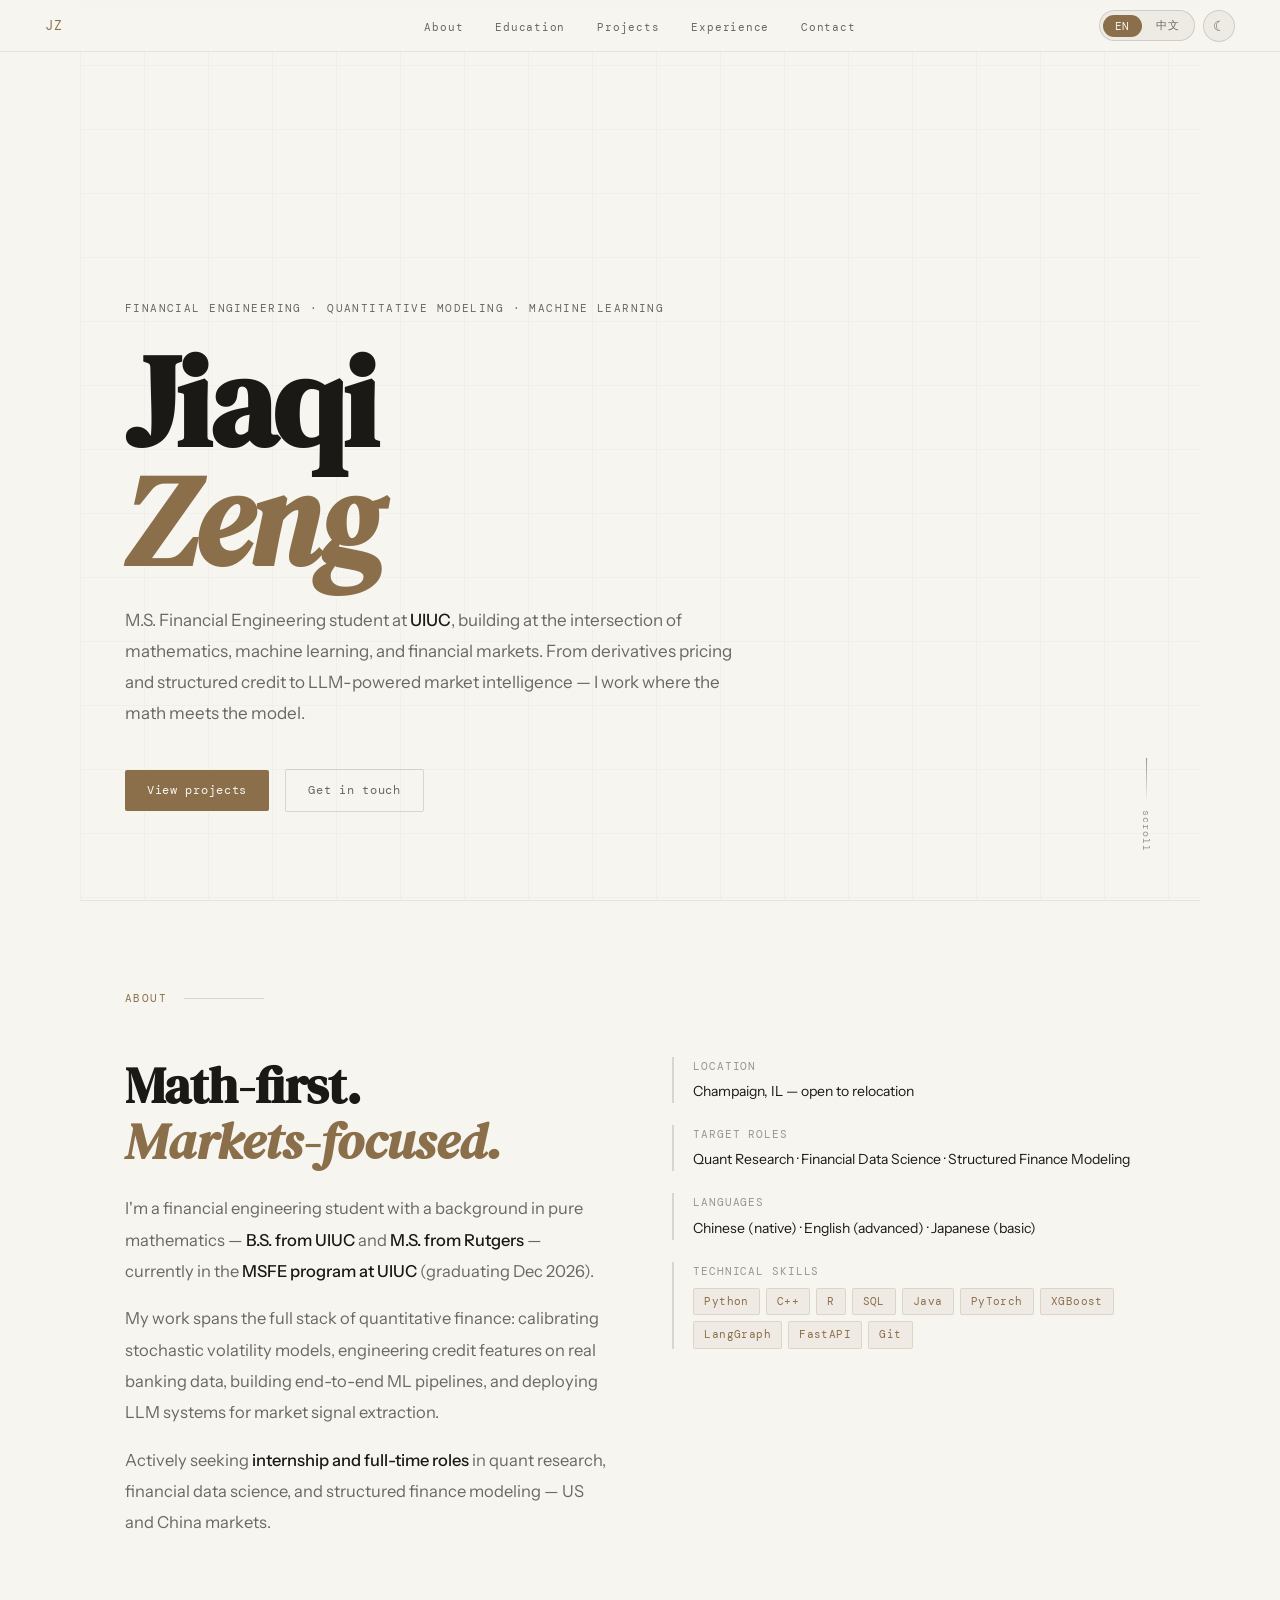
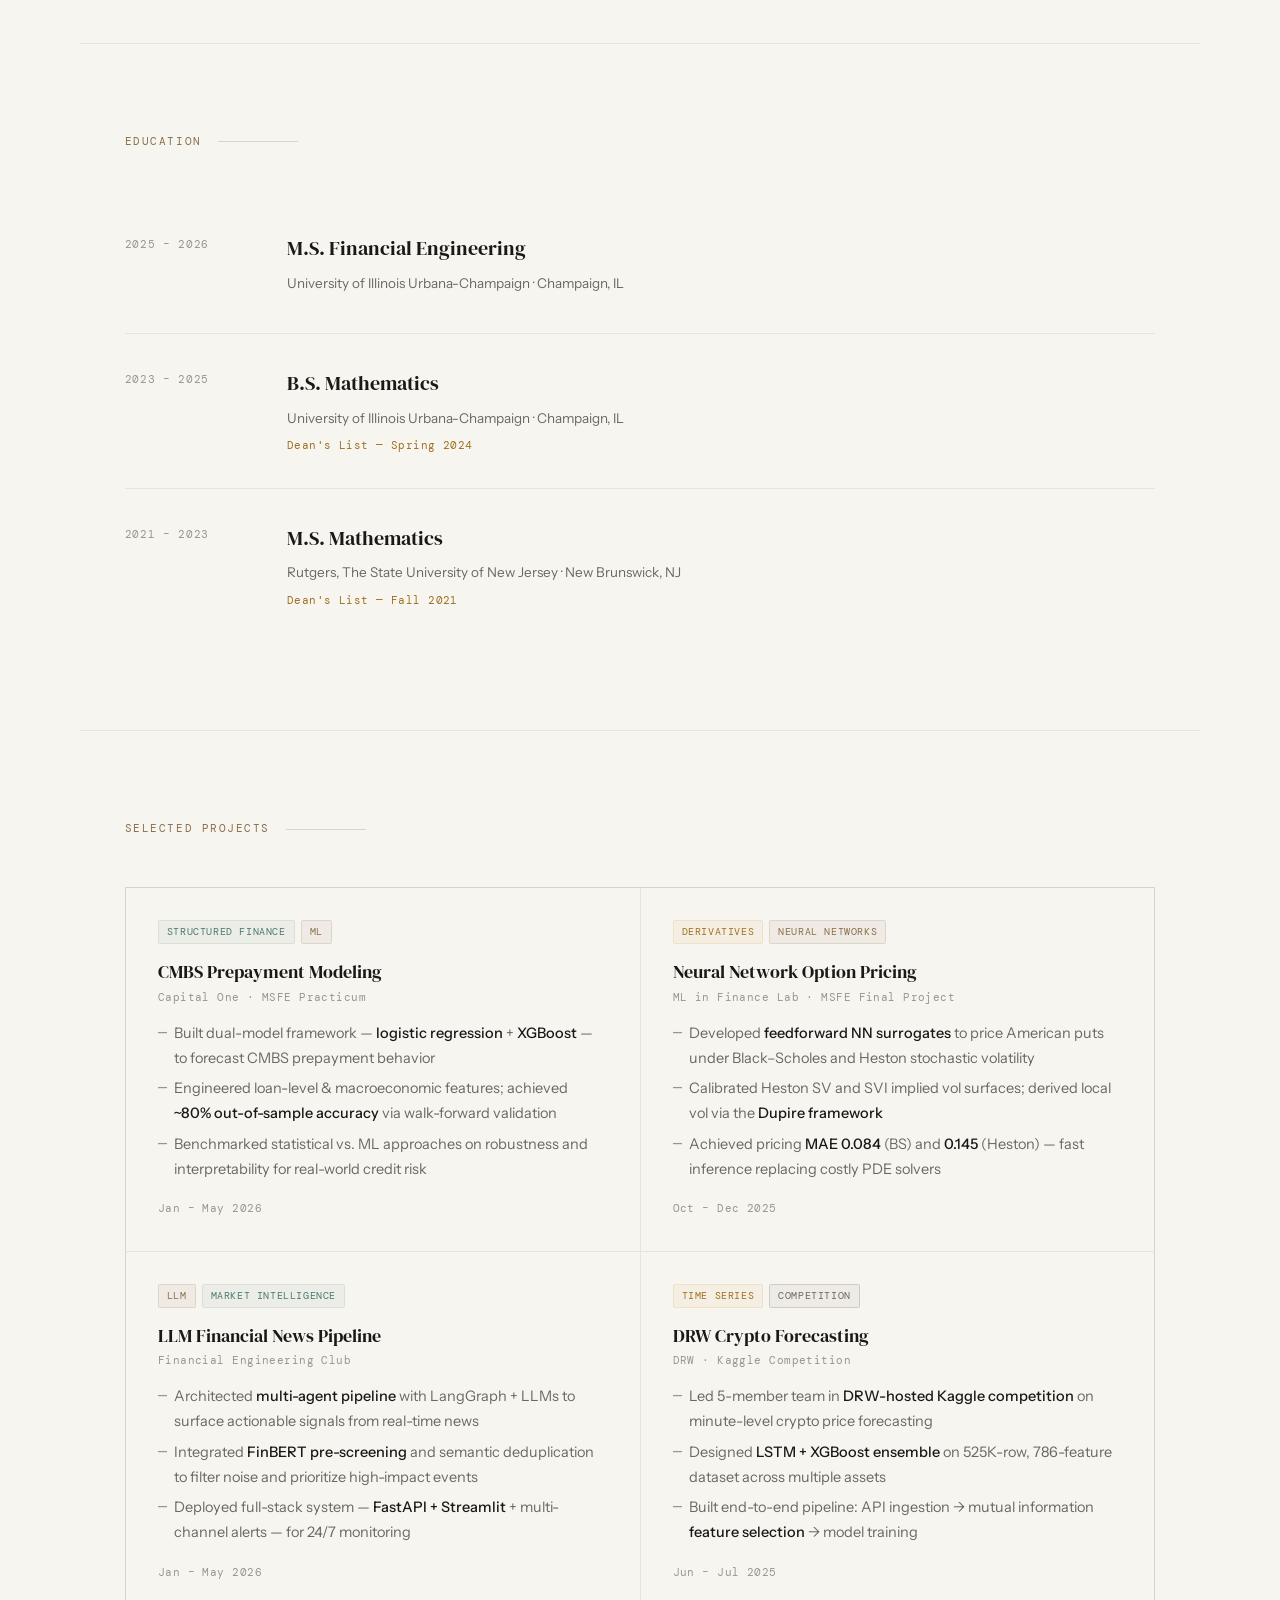
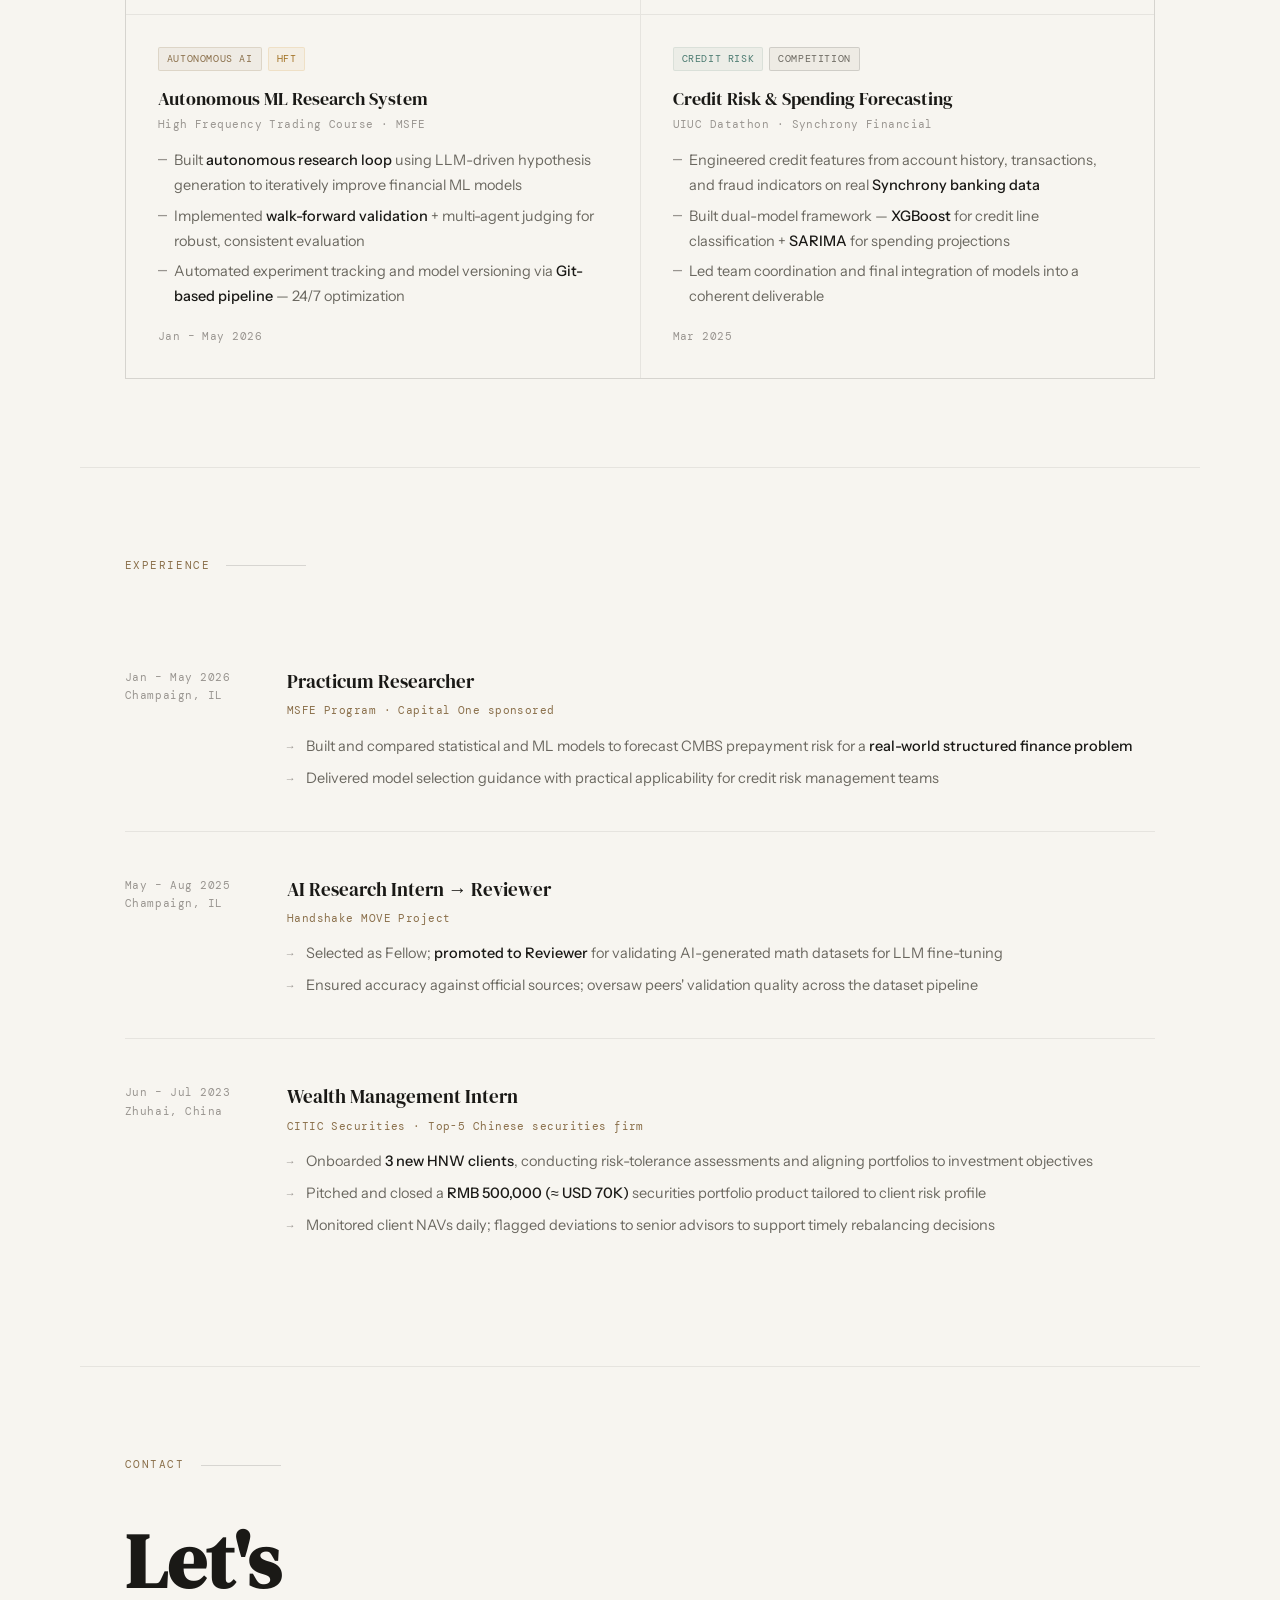
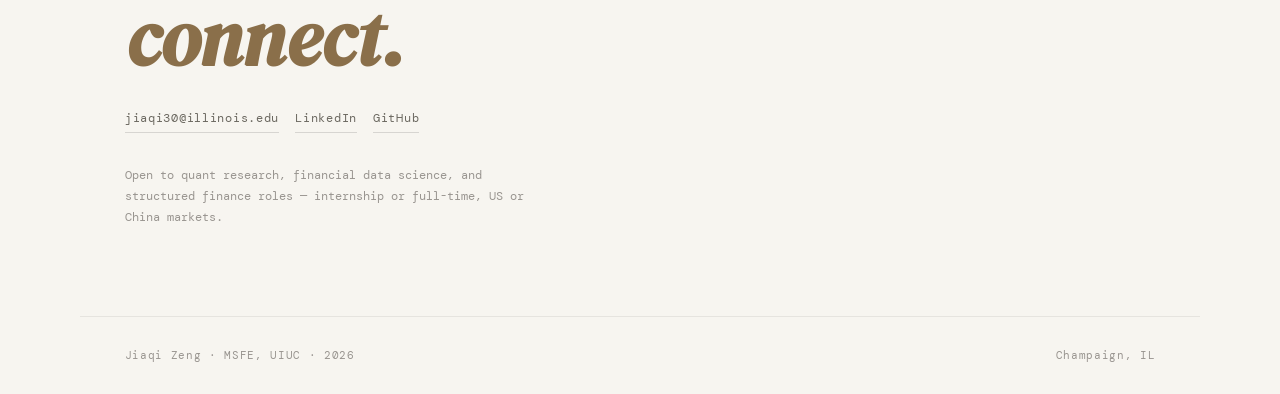
==== index-zh.html @ da7a1f0c "Initial personal website" ====
<!DOCTYPE html>
<html lang="en" data-theme="light" data-lang="en">
<head>
<meta charset="UTF-8">
<meta name="viewport" content="width=device-width, initial-scale=1.0">
<title>Jiaqi Zeng</title>
<link rel="preconnect" href="https://fonts.googleapis.com">
<link rel="preconnect" href="https://fonts.gstatic.com" crossorigin>
<link href="https://fonts.googleapis.com/css2?family=DM+Serif+Display:ital@0;1&family=DM+Mono:wght@300;400;500&family=Instrument+Sans:wght@400;500&family=Noto+Serif+SC:wght@400;500&display=swap" rel="stylesheet">
<style>
[data-theme="dark"]{
  --bg:#0a0a0a;--bg2:#111;--bg3:#1a1a1a;--bg4:#222;
  --border:rgba(255,255,255,0.07);--border2:rgba(255,255,255,0.13);
  --text:#e8e6e0;--muted:#7a7870;--muted2:#4e4d48;
  --accent:#c8b89a;--accent2:#8fa89e;--gold:#d4a853;
  --nav-bg:rgba(10,10,10,0.9);
  --tag-bg:rgba(200,184,154,0.08);--tag-bd:rgba(200,184,154,0.18);
  --card:#0a0a0a;--card-h:#161616;
  --grid:rgba(200,184,154,0.03);
}
[data-theme="light"]{
  --bg:#f7f5f0;--bg2:#fff;--bg3:#eeebe4;--bg4:#e5e2da;
  --border:rgba(0,0,0,0.07);--border2:rgba(0,0,0,0.13);
  --text:#1a1916;--muted:#6b6860;--muted2:#999590;
  --accent:#8a6f4a;--accent2:#4a7a70;--gold:#a07020;
  --nav-bg:rgba(247,245,240,0.92);
  --tag-bg:rgba(138,111,74,0.07);--tag-bd:rgba(138,111,74,0.18);
  --card:#f7f5f0;--card-h:#f0ede6;
  --grid:rgba(138,111,74,0.04);
}
*,*::before,*::after{box-sizing:border-box;margin:0;padding:0;}
html{scroll-behavior:smooth;}
body{
  background:var(--bg);color:var(--text);
  font-family:'Instrument Sans',sans-serif;font-size:16px;line-height:1.78;
  overflow-x:hidden;transition:background .35s,color .35s;
}
::selection{background:rgba(200,184,154,.2);}

/* NAV */
nav{
  position:fixed;top:0;left:0;right:0;z-index:200;
  height:52px;display:flex;align-items:center;justify-content:space-between;
  padding:0 clamp(1.2rem,3.8vw,2.8rem);
  background:var(--nav-bg);backdrop-filter:blur(14px);
  border-bottom:1px solid var(--border);transition:background .35s;
}
.logo{font-family:'DM Mono',monospace;font-size:13px;color:var(--accent);letter-spacing:.08em;text-decoration:none;transition:color .2s;}
.logo:hover{color:var(--text);}
.nav-links{
  display:flex;gap:2rem;list-style:none;
  position:absolute;left:50%;transform:translateX(-50%);
}
.nav-links a{font-family:'DM Mono',monospace;font-size:11px;color:var(--muted);text-decoration:none;letter-spacing:.07em;transition:color .2s;}
.nav-links a:hover{color:var(--text);}
.nav-r{display:flex;align-items:center;gap:8px;}
.pill{display:flex;align-items:center;background:var(--bg3);border:1px solid var(--border2);border-radius:100px;padding:3px;gap:2px;}
.tbtn{font-family:'DM Mono',monospace;font-size:11px;letter-spacing:.06em;padding:4px 12px;border-radius:100px;border:none;cursor:pointer;background:transparent;color:var(--muted);transition:background .2s,color .2s;}
.tbtn.on{background:var(--accent);color:var(--bg);}
.ibtn{width:32px;height:32px;border-radius:50%;display:flex;align-items:center;justify-content:center;background:var(--bg3);border:1px solid var(--border2);cursor:pointer;font-size:14px;color:var(--muted);transition:background .2s,color .2s;}
.ibtn:hover{background:var(--bg4);color:var(--text);}

/* HERO */
#hero{
  min-height:100vh;display:flex;flex-direction:column;justify-content:flex-end;
  padding:0 clamp(1.2rem,3.8vw,2.8rem) 5.5rem;
  position:relative;overflow:hidden;
  width:min(1120px,100%);margin:0 auto;
}
.hgrid{position:absolute;inset:0;pointer-events:none;background-image:linear-gradient(var(--grid) 1px,transparent 1px),linear-gradient(90deg,var(--grid) 1px,transparent 1px);background-size:64px 64px;}
.hlabel{font-family:'DM Mono',monospace;font-size:11px;color:var(--muted);letter-spacing:.13em;text-transform:uppercase;margin-bottom:1.6rem;opacity:0;animation:fu .8s .2s forwards;}
.hname{font-family:'DM Serif Display',serif;font-size:clamp(4rem,10vw,9rem);line-height:.92;letter-spacing:-.02em;color:var(--text);margin-bottom:1.6rem;opacity:0;animation:fu .8s .35s forwards;}
.hname em{font-style:italic;color:var(--accent);}
.hdesc{max-width:620px;font-size:17px;color:var(--muted);line-height:1.82;margin-bottom:2.5rem;opacity:0;animation:fu .8s .5s forwards;}
.hdesc strong{color:var(--text);font-weight:500;}
.hcta{display:flex;gap:1rem;align-items:center;opacity:0;animation:fu .8s .65s forwards;}
.bp{font-family:'DM Mono',monospace;font-size:12px;letter-spacing:.06em;padding:10px 22px;background:var(--accent);color:var(--bg);border:none;border-radius:2px;text-decoration:none;transition:opacity .2s,transform .15s;cursor:pointer;}
.bp:hover{opacity:.88;transform:translateY(-1px);}
.bg{font-family:'DM Mono',monospace;font-size:12px;letter-spacing:.06em;padding:10px 22px;background:transparent;color:var(--muted);border:1px solid var(--border2);border-radius:2px;text-decoration:none;transition:color .2s,border-color .2s;}
.bg:hover{color:var(--text);border-color:var(--muted);}
.hscroll{position:absolute;right:2.8rem;bottom:3rem;display:flex;flex-direction:column;align-items:center;gap:8px;opacity:0;animation:fu .8s 1s forwards;}
.hscroll span{font-family:'DM Mono',monospace;font-size:10px;color:var(--muted2);letter-spacing:.1em;writing-mode:vertical-rl;}
.sline{width:1px;height:44px;background:linear-gradient(to bottom,var(--muted2),transparent);animation:sp 2.2s ease-in-out infinite;}

/* SECTIONS */
section{
  padding:5.5rem clamp(1.2rem,3.8vw,2.8rem);
  border-top:1px solid var(--border);transition:border-color .35s;
  width:min(1120px,100%);margin:0 auto;
}
.slabel{font-family:'DM Mono',monospace;font-size:11px;letter-spacing:.14em;color:var(--accent);text-transform:uppercase;margin-bottom:3rem;display:flex;align-items:center;gap:1rem;}
.slabel::after{content:'';flex:1;max-width:80px;height:1px;background:var(--border2);}

/* ABOUT */
.agrid{display:grid;grid-template-columns:1fr 1fr;gap:4rem;align-items:start;}
.ah{font-family:'DM Serif Display',serif;font-size:clamp(2rem,4vw,3.2rem);line-height:1.1;margin-bottom:1.5rem;}
.ah em{font-style:italic;color:var(--accent);}
.at{color:var(--muted);line-height:1.9;font-size:16.5px;margin-bottom:1rem;}
.at strong{color:var(--text);font-weight:500;}
.ar{display:flex;flex-direction:column;gap:1.4rem;}
.ib{border-left:2px solid var(--border2);padding-left:1.2rem;}
.il{font-family:'DM Mono',monospace;font-size:11px;color:var(--muted2);letter-spacing:.08em;text-transform:uppercase;margin-bottom:.3rem;}
.iv{font-size:14px;color:var(--text);line-height:1.55;}
.sw{display:flex;flex-wrap:wrap;gap:6px;margin-top:.4rem;}
.sk{font-family:'DM Mono',monospace;font-size:11px;padding:3px 10px;background:var(--tag-bg);border:1px solid var(--tag-bd);color:var(--accent);border-radius:2px;letter-spacing:.04em;}

/* EDUCATION */
.ei{display:grid;grid-template-columns:130px 1fr;gap:2rem;padding:2rem 0;border-bottom:1px solid var(--border);}
.ei:last-child{border-bottom:none;}
.ey{font-family:'DM Mono',monospace;font-size:11px;color:var(--muted2);letter-spacing:.06em;padding-top:4px;}
.ed{font-family:'DM Serif Display',serif;font-size:1.25rem;color:var(--text);margin-bottom:.25rem;}
.es{font-size:13.5px;color:var(--muted);margin-bottom:.4rem;}
.eh{font-family:'DM Mono',monospace;font-size:11px;color:var(--gold);letter-spacing:.04em;}

/* PROJECTS */
.pgrid{display:grid;grid-template-columns:repeat(2,1fr);gap:1px;background:var(--border);border:1px solid var(--border);}
.pc{background:var(--card);padding:2rem;position:relative;overflow:hidden;transition:background .2s;cursor:default;}
.pc:hover{background:var(--card-h);}
.pc::before{content:'';position:absolute;top:0;left:0;right:0;height:2px;background:transparent;transition:background .3s;}
.pc:hover::before{background:var(--accent);}
.ptags{display:flex;gap:6px;margin-bottom:1rem;flex-wrap:wrap;}
.pt{font-family:'DM Mono',monospace;font-size:10px;letter-spacing:.06em;padding:2px 8px;border-radius:2px;text-transform:uppercase;}
.ptf{background:rgba(143,168,158,.1);color:var(--accent2);border:1px solid rgba(143,168,158,.2);}
.ptm{background:var(--tag-bg);color:var(--accent);border:1px solid var(--tag-bd);}
.ptq{background:rgba(212,168,83,.08);color:var(--gold);border:1px solid rgba(212,168,83,.2);}
.ptc{background:var(--bg3);color:var(--muted);border:1px solid var(--border2);}
.ptitle{font-family:'DM Serif Display',serif;font-size:1.15rem;color:var(--text);margin-bottom:.3rem;line-height:1.25;}
.porg{font-family:'DM Mono',monospace;font-size:11px;color:var(--muted2);margin-bottom:.85rem;letter-spacing:.04em;}
.pbl{list-style:none;display:flex;flex-direction:column;gap:.35rem;}
.pbl li{font-size:14.5px;color:var(--muted);padding-left:1rem;position:relative;line-height:1.72;}
.pbl li::before{content:'—';position:absolute;left:0;color:var(--muted2);font-family:'DM Mono',monospace;}
.pbl li strong{color:var(--text);font-weight:500;}
.pdate{font-family:'DM Mono',monospace;font-size:11px;color:var(--muted2);margin-top:1.1rem;letter-spacing:.04em;}

/* EXPERIENCE */
.xi{display:grid;grid-template-columns:130px 1fr;gap:2rem;padding:2.5rem 0;border-bottom:1px solid var(--border);}
.xi:last-child{border-bottom:none;}
.xp{font-family:'DM Mono',monospace;font-size:11px;color:var(--muted2);letter-spacing:.05em;line-height:1.65;padding-top:4px;}
.xt{font-family:'DM Serif Display',serif;font-size:1.2rem;color:var(--text);margin-bottom:.2rem;}
.xc{font-family:'DM Mono',monospace;font-size:11px;color:var(--accent);margin-bottom:.8rem;letter-spacing:.04em;}
.xbl{list-style:none;display:flex;flex-direction:column;gap:.45rem;}
.xbl li{font-size:14.5px;color:var(--muted);padding-left:1.2rem;position:relative;line-height:1.72;}
.xbl li::before{content:'→';position:absolute;left:0;color:var(--muted2);font-family:'DM Mono',monospace;font-size:11px;top:3px;}
.xbl li strong{color:var(--text);font-weight:500;}

/* CONTACT */
#contact{min-height:48vh;display:flex;flex-direction:column;justify-content:center;}
.ch{font-family:'DM Serif Display',serif;font-size:clamp(2.5rem,6vw,5rem);line-height:1;margin-bottom:2rem;}
.ch em{font-style:italic;color:var(--accent);}
.clinks{display:flex;flex-wrap:wrap;gap:1rem;margin-bottom:2rem;}
.cl{font-family:'DM Mono',monospace;font-size:12px;letter-spacing:.06em;color:var(--muted);text-decoration:none;border-bottom:1px solid var(--border2);padding-bottom:2px;transition:color .2s,border-color .2s;}
.cl:hover{color:var(--accent);border-color:var(--accent);}
.cn{font-family:'DM Mono',monospace;font-size:12px;color:var(--muted2);max-width:420px;line-height:1.75;}

/* FOOTER */
footer{
  padding:1.8rem clamp(1.2rem,3.8vw,2.8rem);
  border-top:1px solid var(--border);display:flex;justify-content:space-between;
  align-items:center;flex-wrap:wrap;gap:1rem;
  width:min(1120px,100%);margin:0 auto;
}
footer span{font-family:'DM Mono',monospace;font-size:11px;color:var(--muted2);letter-spacing:.06em;}

/* ZH FONT OVERRIDES */
[data-lang="zh"] .hname,[data-lang="zh"] .ah,[data-lang="zh"] .ed,
[data-lang="zh"] .ptitle,[data-lang="zh"] .xt,[data-lang="zh"] .ch{
  font-family:'Noto Serif SC','DM Serif Display',serif;letter-spacing:.02em;
}

/* ANIMATIONS */
@keyframes fu{from{opacity:0;transform:translateY(18px);}to{opacity:1;transform:translateY(0);}}
@keyframes sp{0%,100%{opacity:.3;}50%{opacity:1;}}
.reveal{opacity:0;transform:translateY(22px);transition:opacity .7s ease,transform .7s ease;}
.reveal.visible{opacity:1;transform:translateY(0);}

/* RESPONSIVE */
@media(max-width:768px){
  nav{padding:0 1rem;}
  .nav-links{display:none;}
  #hero,section,footer{padding-left:1rem;padding-right:1rem;width:100%;}
  #hero{padding-bottom:4rem;}
  .hscroll{display:none;}
  .agrid,.pgrid{grid-template-columns:1fr;}
  .ei,.xi{grid-template-columns:1fr;gap:.4rem;}
}
</style>
</head>
<body>

<nav>
  <a href="#hero" class="logo">JZ</a>
  <ul class="nav-links">
    <li><a href="#about"      data-en="About"      data-zh="关于">About</a></li>
    <li><a href="#education"  data-en="Education"  data-zh="教育">Education</a></li>
    <li><a href="#projects"   data-en="Projects"   data-zh="项目">Projects</a></li>
    <li><a href="#experience" data-en="Experience" data-zh="经历">Experience</a></li>
    <li><a href="#contact"    data-en="Contact"    data-zh="联系">Contact</a></li>
  </ul>
  <div class="nav-r">
    <div class="pill">
      <button class="tbtn on" id="ben" onclick="setLang('en')">EN</button>
      <button class="tbtn"    id="bzh" onclick="setLang('zh')">中文</button>
    </div>
    <button class="ibtn" id="tibtn" onclick="toggleTheme()">☾</button>
  </div>
</nav>

<!-- HERO -->
<section id="hero">
  <div class="hgrid"></div>
  <p class="hlabel"
     data-en="Financial Engineering · Quantitative Modeling · Machine Learning"
     data-zh="金融工程 · 量化建模 · 机器学习">
    Financial Engineering · Quantitative Modeling · Machine Learning
  </p>
  <h1 class="hname">Jiaqi<br><em>Zeng</em></h1>
  <p class="hdesc"
     data-en="M.S. Financial Engineering student at <strong>UIUC</strong>, building at the intersection of mathematics, machine learning, and financial markets. From derivatives pricing and structured credit to LLM-powered market intelligence — I work where the math meets the model."
     data-zh="<strong>伊利诺伊大学香槟分校</strong>金融工程硕士在读，专注于数学、机器学习与金融市场的交叉领域。研究方向涵盖衍生品定价、结构化信贷建模到基于大语言模型的市场情报系统——在数学推导与模型落地之间寻找最优解。">
    M.S. Financial Engineering student at <strong>UIUC</strong>, building at the intersection of mathematics, machine learning, and financial markets. From derivatives pricing and structured credit to LLM-powered market intelligence — I work where the math meets the model.
  </p>
  <div class="hcta">
    <a href="#projects" class="bp" data-en="View projects" data-zh="查看项目">View projects</a>
    <a href="mailto:jiaqi30@illinois.edu" class="bg" data-en="Get in touch" data-zh="联系我">Get in touch</a>
  </div>
  <div class="hscroll">
    <div class="sline"></div>
    <span data-en="scroll" data-zh="滚动">scroll</span>
  </div>
</section>

<!-- ABOUT -->
<section id="about">
  <p class="slabel" data-en="About" data-zh="关于我">About</p>
  <div class="agrid">
    <div class="reveal">
      <h2 class="ah"
          data-en="Math-first.<br><em>Markets-focused.</em>"
          data-zh="数学为本，<br><em>市场为向。</em>">
        Math-first.<br><em>Markets-focused.</em>
      </h2>
      <p class="at"
         data-en="I'm a financial engineering student with a background in pure mathematics — <strong>B.S. from UIUC</strong> and <strong>M.S. from Rutgers</strong> — currently in the <strong>MSFE program at UIUC</strong> (graduating Dec 2026)."
         data-zh="金融工程在读学生，数学背景扎实——<strong>伊利诺伊大学香槟分校数学学士</strong>、<strong>罗格斯大学数学硕士</strong>，目前就读于<strong>UIUC金融工程硕士项目</strong>（预计2026年12月毕业）。">
        I'm a financial engineering student with a background in pure mathematics — <strong>B.S. from UIUC</strong> and <strong>M.S. from Rutgers</strong> — currently in the <strong>MSFE program at UIUC</strong> (graduating Dec 2026).
      </p>
      <p class="at"
         data-en="My work spans the full stack of quantitative finance: calibrating stochastic volatility models, engineering credit features on real banking data, building end-to-end ML pipelines, and deploying LLM systems for market signal extraction."
         data-zh="研究方向覆盖量化金融全栈：随机波动率模型校准、真实银行数据的信用特征工程、端到端ML流水线构建，以及用于市场信号提取的大语言模型系统部署。">
        My work spans the full stack of quantitative finance: calibrating stochastic volatility models, engineering credit features on real banking data, building end-to-end ML pipelines, and deploying LLM systems for market signal extraction.
      </p>
      <p class="at"
         data-en="Actively seeking <strong>internship and full-time roles</strong> in quant research, financial data science, and structured finance modeling — US and China markets."
         data-zh="正积极寻找量化研究、金融数据科学及结构化金融建模方向的<strong>实习或全职机会</strong>，中美两地均考虑。">
        Actively seeking <strong>internship and full-time roles</strong> in quant research, financial data science, and structured finance modeling — US and China markets.
      </p>
    </div>
    <div class="ar reveal">
      <div class="ib">
        <div class="il" data-en="Location" data-zh="所在地">Location</div>
        <div class="iv" data-en="Champaign, IL — open to relocation" data-zh="伊利诺伊州香槟市，接受外地机会">Champaign, IL — open to relocation</div>
      </div>
      <div class="ib">
        <div class="il" data-en="Target roles" data-zh="目标方向">Target roles</div>
        <div class="iv" data-en="Quant Research · Financial Data Science · Structured Finance Modeling" data-zh="量化研究 · 金融数据科学 · 结构化金融建模">Quant Research · Financial Data Science · Structured Finance Modeling</div>
      </div>
      <div class="ib">
        <div class="il" data-en="Languages" data-zh="语言能力">Languages</div>
        <div class="iv" data-en="Chinese (native) · English (advanced) · Japanese (basic)" data-zh="中文（母语）· 英语（流利）· 日语（基础）">Chinese (native) · English (advanced) · Japanese (basic)</div>
      </div>
      <div class="ib">
        <div class="il" data-en="Technical skills" data-zh="技术栈">Technical skills</div>
        <div class="sw">
          <span class="sk">Python</span><span class="sk">C++</span><span class="sk">R</span>
          <span class="sk">SQL</span><span class="sk">Java</span><span class="sk">PyTorch</span>
          <span class="sk">XGBoost</span><span class="sk">LangGraph</span>
          <span class="sk">FastAPI</span><span class="sk">Git</span>
        </div>
      </div>
    </div>
  </div>
</section>

<!-- EDUCATION -->
<section id="education">
  <p class="slabel" data-en="Education" data-zh="教育背景">Education</p>
  <div class="ei reveal">
    <div class="ey">2025 – 2026</div>
    <div>
      <div class="ed" data-en="M.S. Financial Engineering" data-zh="金融工程硕士">M.S. Financial Engineering</div>
      <div class="es" data-en="University of Illinois Urbana-Champaign · Champaign, IL" data-zh="伊利诺伊大学香槟分校 · 伊利诺伊州香槟市">University of Illinois Urbana-Champaign · Champaign, IL</div>
    </div>
  </div>
  <div class="ei reveal">
    <div class="ey">2023 – 2025</div>
    <div>
      <div class="ed" data-en="B.S. Mathematics" data-zh="数学学士">B.S. Mathematics</div>
      <div class="es" data-en="University of Illinois Urbana-Champaign · Champaign, IL" data-zh="伊利诺伊大学香槟分校 · 伊利诺伊州香槟市">University of Illinois Urbana-Champaign · Champaign, IL</div>
      <div class="eh" data-en="Dean's List — Spring 2024" data-zh="院长奖学金名单 — 2024年春">Dean's List — Spring 2024</div>
    </div>
  </div>
  <div class="ei reveal">
    <div class="ey">2021 – 2023</div>
    <div>
      <div class="ed" data-en="M.S. Mathematics" data-zh="数学硕士">M.S. Mathematics</div>
      <div class="es" data-en="Rutgers, The State University of New Jersey · New Brunswick, NJ" data-zh="罗格斯大学 · 新泽西州新不伦瑞克市">Rutgers, The State University of New Jersey · New Brunswick, NJ</div>
      <div class="eh" data-en="Dean's List — Fall 2021" data-zh="院长奖学金名单 — 2021年秋">Dean's List — Fall 2021</div>
    </div>
  </div>
</section>

<!-- PROJECTS -->
<section id="projects">
  <p class="slabel" data-en="Selected projects" data-zh="精选项目">Selected projects</p>
  <div class="pgrid">

    <div class="pc reveal">
      <div class="ptags">
        <span class="pt ptf" data-en="Structured Finance" data-zh="结构化金融">Structured Finance</span>
        <span class="pt ptm">ML</span>
      </div>
      <div class="ptitle" data-en="CMBS Prepayment Modeling" data-zh="CMBS提前还款建模">CMBS Prepayment Modeling</div>
      <div class="porg" data-en="Capital One · MSFE Practicum" data-zh="Capital One · MSFE实践项目">Capital One · MSFE Practicum</div>
      <ul class="pbl">
        <li data-en="Built dual-model framework — <strong>logistic regression</strong> + <strong>XGBoost</strong> — to forecast CMBS prepayment behavior" data-zh="构建双模型框架——<strong>逻辑回归</strong>基准 + <strong>XGBoost</strong>分类器，预测CMBS提前还款行为">Built dual-model framework — <strong>logistic regression</strong> + <strong>XGBoost</strong> — to forecast CMBS prepayment behavior</li>
        <li data-en="Engineered loan-level &amp; macroeconomic features; achieved <strong>~80% out-of-sample accuracy</strong> via walk-forward validation" data-zh="工程化贷款层级及宏观经济特征；通过前推验证实现<strong>约80%样本外准确率</strong>">Engineered loan-level &amp; macroeconomic features; achieved <strong>~80% out-of-sample accuracy</strong> via walk-forward validation</li>
        <li data-en="Benchmarked statistical vs. ML approaches on robustness and interpretability for real-world credit risk" data-zh="对比统计与ML方法在鲁棒性和可解释性方面的表现，服务实际信用风险管理">Benchmarked statistical vs. ML approaches on robustness and interpretability for real-world credit risk</li>
      </ul>
      <div class="pdate" data-en="Jan – May 2026" data-zh="2026年1月–5月">Jan – May 2026</div>
    </div>

    <div class="pc reveal">
      <div class="ptags">
        <span class="pt ptq" data-en="Derivatives" data-zh="衍生品">Derivatives</span>
        <span class="pt ptm" data-en="Neural Networks" data-zh="神经网络">Neural Networks</span>
      </div>
      <div class="ptitle" data-en="Neural Network Option Pricing" data-zh="神经网络期权定价">Neural Network Option Pricing</div>
      <div class="porg" data-en="ML in Finance Lab · MSFE Final Project" data-zh="金融机器学习课 · MSFE期末项目">ML in Finance Lab · MSFE Final Project</div>
      <ul class="pbl">
        <li data-en="Developed <strong>feedforward NN surrogates</strong> to price American puts under Black–Scholes and Heston stochastic volatility" data-zh="构建<strong>前馈神经网络代理模型</strong>，在Black–Scholes和Heston随机波动率下对美式看跌期权定价">Developed <strong>feedforward NN surrogates</strong> to price American puts under Black–Scholes and Heston stochastic volatility</li>
        <li data-en="Calibrated Heston SV and SVI implied vol surfaces; derived local vol via the <strong>Dupire framework</strong>" data-zh="校准Heston随机波动率及SVI隐含波动率曲面；通过<strong>Dupire框架</strong>推导局部波动率">Calibrated Heston SV and SVI implied vol surfaces; derived local vol via the <strong>Dupire framework</strong></li>
        <li data-en="Achieved pricing <strong>MAE 0.084</strong> (BS) and <strong>0.145</strong> (Heston) — fast inference replacing costly PDE solvers" data-zh="定价<strong>MAE 0.084</strong>（BS）和<strong>0.145</strong>（Heston）——高效推理替代计算密集型PDE求解器">Achieved pricing <strong>MAE 0.084</strong> (BS) and <strong>0.145</strong> (Heston) — fast inference replacing costly PDE solvers</li>
      </ul>
      <div class="pdate" data-en="Oct – Dec 2025" data-zh="2025年10月–12月">Oct – Dec 2025</div>
    </div>

    <div class="pc reveal">
      <div class="ptags">
        <span class="pt ptm">LLM</span>
        <span class="pt ptf" data-en="Market Intelligence" data-zh="市场情报">Market Intelligence</span>
      </div>
      <div class="ptitle" data-en="LLM Financial News Pipeline" data-zh="大语言模型金融新闻系统">LLM Financial News Pipeline</div>
      <div class="porg" data-en="Financial Engineering Club" data-zh="金融工程俱乐部">Financial Engineering Club</div>
      <ul class="pbl">
        <li data-en="Architected <strong>multi-agent pipeline</strong> with LangGraph + LLMs to surface actionable signals from real-time news" data-zh="基于LangGraph和大语言模型构建<strong>多智能体流水线</strong>，从实时新闻中提取可操作的市场信号">Architected <strong>multi-agent pipeline</strong> with LangGraph + LLMs to surface actionable signals from real-time news</li>
        <li data-en="Integrated <strong>FinBERT pre-screening</strong> and semantic deduplication to filter noise and prioritize high-impact events" data-zh="集成<strong>FinBERT预筛选</strong>和语义去重，过滤噪音，优先推送高影响力事件">Integrated <strong>FinBERT pre-screening</strong> and semantic deduplication to filter noise and prioritize high-impact events</li>
        <li data-en="Deployed full-stack system — <strong>FastAPI + Streamlit</strong> + multi-channel alerts — for 24/7 monitoring" data-zh="部署全栈系统——<strong>FastAPI + Streamlit</strong> + 多渠道告警，实现全天候市场监控">Deployed full-stack system — <strong>FastAPI + Streamlit</strong> + multi-channel alerts — for 24/7 monitoring</li>
      </ul>
      <div class="pdate" data-en="Jan – May 2026" data-zh="2026年1月–5月">Jan – May 2026</div>
    </div>

    <div class="pc reveal">
      <div class="ptags">
        <span class="pt ptq" data-en="Time Series" data-zh="时间序列">Time Series</span>
        <span class="pt ptc" data-en="Competition" data-zh="竞赛">Competition</span>
      </div>
      <div class="ptitle" data-en="DRW Crypto Forecasting" data-zh="DRW加密货币预测竞赛">DRW Crypto Forecasting</div>
      <div class="porg" data-en="DRW · Kaggle Competition" data-zh="DRW · Kaggle竞赛">DRW · Kaggle Competition</div>
      <ul class="pbl">
        <li data-en="Led 5-member team in <strong>DRW-hosted Kaggle competition</strong> on minute-level crypto price forecasting" data-zh="带领5人团队参加<strong>DRW主办Kaggle竞赛</strong>，进行分钟级加密货币价格预测">Led 5-member team in <strong>DRW-hosted Kaggle competition</strong> on minute-level crypto price forecasting</li>
        <li data-en="Designed <strong>LSTM + XGBoost ensemble</strong> on 525K-row, 786-feature dataset across multiple assets" data-zh="在52.5万行、786特征的多资产数据集上设计<strong>LSTM + XGBoost集成模型</strong>">Designed <strong>LSTM + XGBoost ensemble</strong> on 525K-row, 786-feature dataset across multiple assets</li>
        <li data-en="Built end-to-end pipeline: API ingestion → mutual information <strong>feature selection</strong> → model training" data-zh="构建端到端流水线：API数据采集 → 互信息<strong>特征筛选</strong> → 模型训练">Built end-to-end pipeline: API ingestion → mutual information <strong>feature selection</strong> → model training</li>
      </ul>
      <div class="pdate" data-en="Jun – Jul 2025" data-zh="2025年6月–7月">Jun – Jul 2025</div>
    </div>

    <div class="pc reveal">
      <div class="ptags">
        <span class="pt ptm" data-en="Autonomous AI" data-zh="自主AI">Autonomous AI</span>
        <span class="pt ptq">HFT</span>
      </div>
      <div class="ptitle" data-en="Autonomous ML Research System" data-zh="自主ML研究优化系统">Autonomous ML Research System</div>
      <div class="porg" data-en="High Frequency Trading Course · MSFE" data-zh="高频交易课程 · MSFE">High Frequency Trading Course · MSFE</div>
      <ul class="pbl">
        <li data-en="Built <strong>autonomous research loop</strong> using LLM-driven hypothesis generation to iteratively improve financial ML models" data-zh="构建<strong>自主研究循环</strong>，通过LLM驱动的假设生成迭代优化金融ML模型">Built <strong>autonomous research loop</strong> using LLM-driven hypothesis generation to iteratively improve financial ML models</li>
        <li data-en="Implemented <strong>walk-forward validation</strong> + multi-agent judging for robust, consistent evaluation" data-zh="实现<strong>前推验证</strong> + 多智能体评判机制，确保模型评估的鲁棒性与一致性">Implemented <strong>walk-forward validation</strong> + multi-agent judging for robust, consistent evaluation</li>
        <li data-en="Automated experiment tracking and model versioning via <strong>Git-based pipeline</strong> — 24/7 optimization" data-zh="通过<strong>Git流水线</strong>自动化实验追踪和模型版本控制——全天候无人干预优化">Automated experiment tracking and model versioning via <strong>Git-based pipeline</strong> — 24/7 optimization</li>
      </ul>
      <div class="pdate" data-en="Jan – May 2026" data-zh="2026年1月–5月">Jan – May 2026</div>
    </div>

    <div class="pc reveal">
      <div class="ptags">
        <span class="pt ptf" data-en="Credit Risk" data-zh="信用风险">Credit Risk</span>
        <span class="pt ptc" data-en="Competition" data-zh="竞赛">Competition</span>
      </div>
      <div class="ptitle" data-en="Credit Risk &amp; Spending Forecasting" data-zh="信用风险与消费预测">Credit Risk &amp; Spending Forecasting</div>
      <div class="porg" data-en="UIUC Datathon · Synchrony Financial" data-zh="UIUC数据马拉松 · Synchrony Financial">UIUC Datathon · Synchrony Financial</div>
      <ul class="pbl">
        <li data-en="Engineered credit features from account history, transactions, and fraud indicators on real <strong>Synchrony banking data</strong>" data-zh="基于真实<strong>Synchrony银行数据</strong>，从账户历史、交易记录和欺诈指标中工程化信用特征">Engineered credit features from account history, transactions, and fraud indicators on real <strong>Synchrony banking data</strong></li>
        <li data-en="Built dual-model framework — <strong>XGBoost</strong> for credit line classification + <strong>SARIMA</strong> for spending projections" data-zh="构建双模型框架——<strong>XGBoost</strong>信用额度分类 + <strong>SARIMA</strong>消费额预测">Built dual-model framework — <strong>XGBoost</strong> for credit line classification + <strong>SARIMA</strong> for spending projections</li>
        <li data-en="Led team coordination and final integration of models into a coherent deliverable" data-zh="负责团队协调，整合各模型输出形成完整交付成果">Led team coordination and final integration of models into a coherent deliverable</li>
      </ul>
      <div class="pdate" data-en="Mar 2025" data-zh="2025年3月">Mar 2025</div>
    </div>

  </div>
</section>

<!-- EXPERIENCE -->
<section id="experience">
  <p class="slabel" data-en="Experience" data-zh="工作经历">Experience</p>

  <div class="xi reveal">
    <div class="xp" data-en="Jan – May 2026&#10;Champaign, IL" data-zh="2026年1月–5月&#10;伊利诺伊州香槟市">Jan – May 2026<br>Champaign, IL</div>
    <div>
      <div class="xt" data-en="Practicum Researcher" data-zh="实践项目研究员">Practicum Researcher</div>
      <div class="xc" data-en="MSFE Program · Capital One sponsored" data-zh="MSFE项目 · Capital One赞助">MSFE Program · Capital One sponsored</div>
      <ul class="xbl">
        <li data-en="Built and compared statistical and ML models to forecast CMBS prepayment risk for a <strong>real-world structured finance problem</strong>" data-zh="构建并对比统计与ML模型，针对<strong>真实结构化金融问题</strong>预测CMBS提前还款风险">Built and compared statistical and ML models to forecast CMBS prepayment risk for a <strong>real-world structured finance problem</strong></li>
        <li data-en="Delivered model selection guidance with practical applicability for credit risk management teams" data-zh="输出具有实际应用价值的模型选择建议，服务于信用风险管理团队">Delivered model selection guidance with practical applicability for credit risk management teams</li>
      </ul>
    </div>
  </div>

  <div class="xi reveal">
    <div class="xp" data-en="May – Aug 2025&#10;Champaign, IL" data-zh="2025年5月–8月&#10;伊利诺伊州香槟市">May – Aug 2025<br>Champaign, IL</div>
    <div>
      <div class="xt" data-en="AI Research Intern → Reviewer" data-zh="AI研究实习生 → 审核员">AI Research Intern → Reviewer</div>
      <div class="xc" data-en="Handshake MOVE Project" data-zh="Handshake MOVE项目">Handshake MOVE Project</div>
      <ul class="xbl">
        <li data-en="Selected as Fellow; <strong>promoted to Reviewer</strong> for validating AI-generated math datasets for LLM fine-tuning" data-zh="入选Fellow；因在验证LLM微调用AI生成数学数据集方面表现突出<strong>晋升为Reviewer</strong>">Selected as Fellow; <strong>promoted to Reviewer</strong> for validating AI-generated math datasets for LLM fine-tuning</li>
        <li data-en="Ensured accuracy against official sources; oversaw peers' validation quality across the dataset pipeline" data-zh="确保内容与权威来源一致；监督同伴验证质量，覆盖整个数据集流水线">Ensured accuracy against official sources; oversaw peers' validation quality across the dataset pipeline</li>
      </ul>
    </div>
  </div>

  <div class="xi reveal">
    <div class="xp" data-en="Jun – Jul 2023&#10;Zhuhai, China" data-zh="2023年6月–7月&#10;中国珠海">Jun – Jul 2023<br>Zhuhai, China</div>
    <div>
      <div class="xt" data-en="Wealth Management Intern" data-zh="财富管理实习生">Wealth Management Intern</div>
      <div class="xc" data-en="CITIC Securities · Top-5 Chinese securities firm" data-zh="中信证券 · 国内头部证券公司">CITIC Securities · Top-5 Chinese securities firm</div>
      <ul class="xbl">
        <li data-en="Onboarded <strong>3 new HNW clients</strong>, conducting risk-tolerance assessments and aligning portfolios to investment objectives" data-zh="开发<strong>3位高净值新客户</strong>，完成风险承受能力评估并将投资组合与客户目标对齐">Onboarded <strong>3 new HNW clients</strong>, conducting risk-tolerance assessments and aligning portfolios to investment objectives</li>
        <li data-en="Pitched and closed a <strong>RMB 500,000 (≈ USD 70K)</strong> securities portfolio product tailored to client risk profile" data-zh="成功销售<strong>50万元人民币（约7万美元）</strong>证券组合产品，方案针对客户风险偏好量身定制">Pitched and closed a <strong>RMB 500,000 (≈ USD 70K)</strong> securities portfolio product tailored to client risk profile</li>
        <li data-en="Monitored client NAVs daily; flagged deviations to senior advisors to support timely rebalancing decisions" data-zh="每日监控客户净值，向高级顾问上报偏差，支持及时再平衡决策">Monitored client NAVs daily; flagged deviations to senior advisors to support timely rebalancing decisions</li>
      </ul>
    </div>
  </div>
</section>

<!-- CONTACT -->
<section id="contact">
  <p class="slabel" data-en="Contact" data-zh="联系我">Contact</p>
  <h2 class="ch reveal"
      data-en="Let's<br><em>connect.</em>"
      data-zh="期待<br><em>交流。</em>">
    Let's<br><em>connect.</em>
  </h2>
  <div class="clinks reveal">
    <a href="mailto:jiaqi30@illinois.edu" class="cl">jiaqi30@illinois.edu</a>
    <a href="http://www.linkedin.com/in/jiaqi-zeng-a7482432b" target="_blank" class="cl">LinkedIn</a>
    <a href="https://github.com/Jekieee" target="_blank" class="cl">GitHub</a>
  </div>
  <p class="cn reveal"
     data-en="Open to quant research, financial data science, and structured finance roles — internship or full-time, US or China markets."
     data-zh="欢迎量化研究、金融数据科学及结构化金融建模方向的机会——实习或全职，中美两地均可。">
    Open to quant research, financial data science, and structured finance roles — internship or full-time, US or China markets.
  </p>
</section>

<footer>
  <span>Jiaqi Zeng · MSFE, UIUC · 2026</span>
  <span>Champaign, IL</span>
</footer>

<script>
function setLang(lang) {
  document.documentElement.setAttribute('data-lang', lang);
  document.getElementById('ben').classList.toggle('on', lang==='en');
  document.getElementById('bzh').classList.toggle('on', lang==='zh');
  const key = 'data-' + lang;
  document.querySelectorAll('[data-en]').forEach(el => {
    const v = el.getAttribute(key);
    if (!v) return;
    const tag = el.tagName;
    const cls = el.classList;
    if (tag==='H1'||tag==='H2'||cls.contains('hdesc')||cls.contains('at')||tag==='LI') {
      el.innerHTML = v;
    } else {
      el.textContent = v;
    }
  });
  // fix period line breaks stored as \n
  document.querySelectorAll('.xp[data-' + lang + ']').forEach(el => {
    el.innerHTML = el.getAttribute('data-' + lang).replace(/\n/g, '<br>');
  });
}

function toggleTheme() {
  const html = document.documentElement;
  const dark = html.getAttribute('data-theme') === 'dark';
  html.setAttribute('data-theme', dark ? 'light' : 'dark');
  document.getElementById('tibtn').textContent = dark ? '☾' : '☀';
}

const obs = new IntersectionObserver(entries => {
  entries.forEach((e, i) => {
    if (e.isIntersecting) {
      setTimeout(() => e.target.classList.add('visible'), i * 70);
      obs.unobserve(e.target);
    }
  });
}, { threshold: 0.08 });
document.querySelectorAll('.reveal').forEach(el => obs.observe(el));
</script>
</body>
</html>
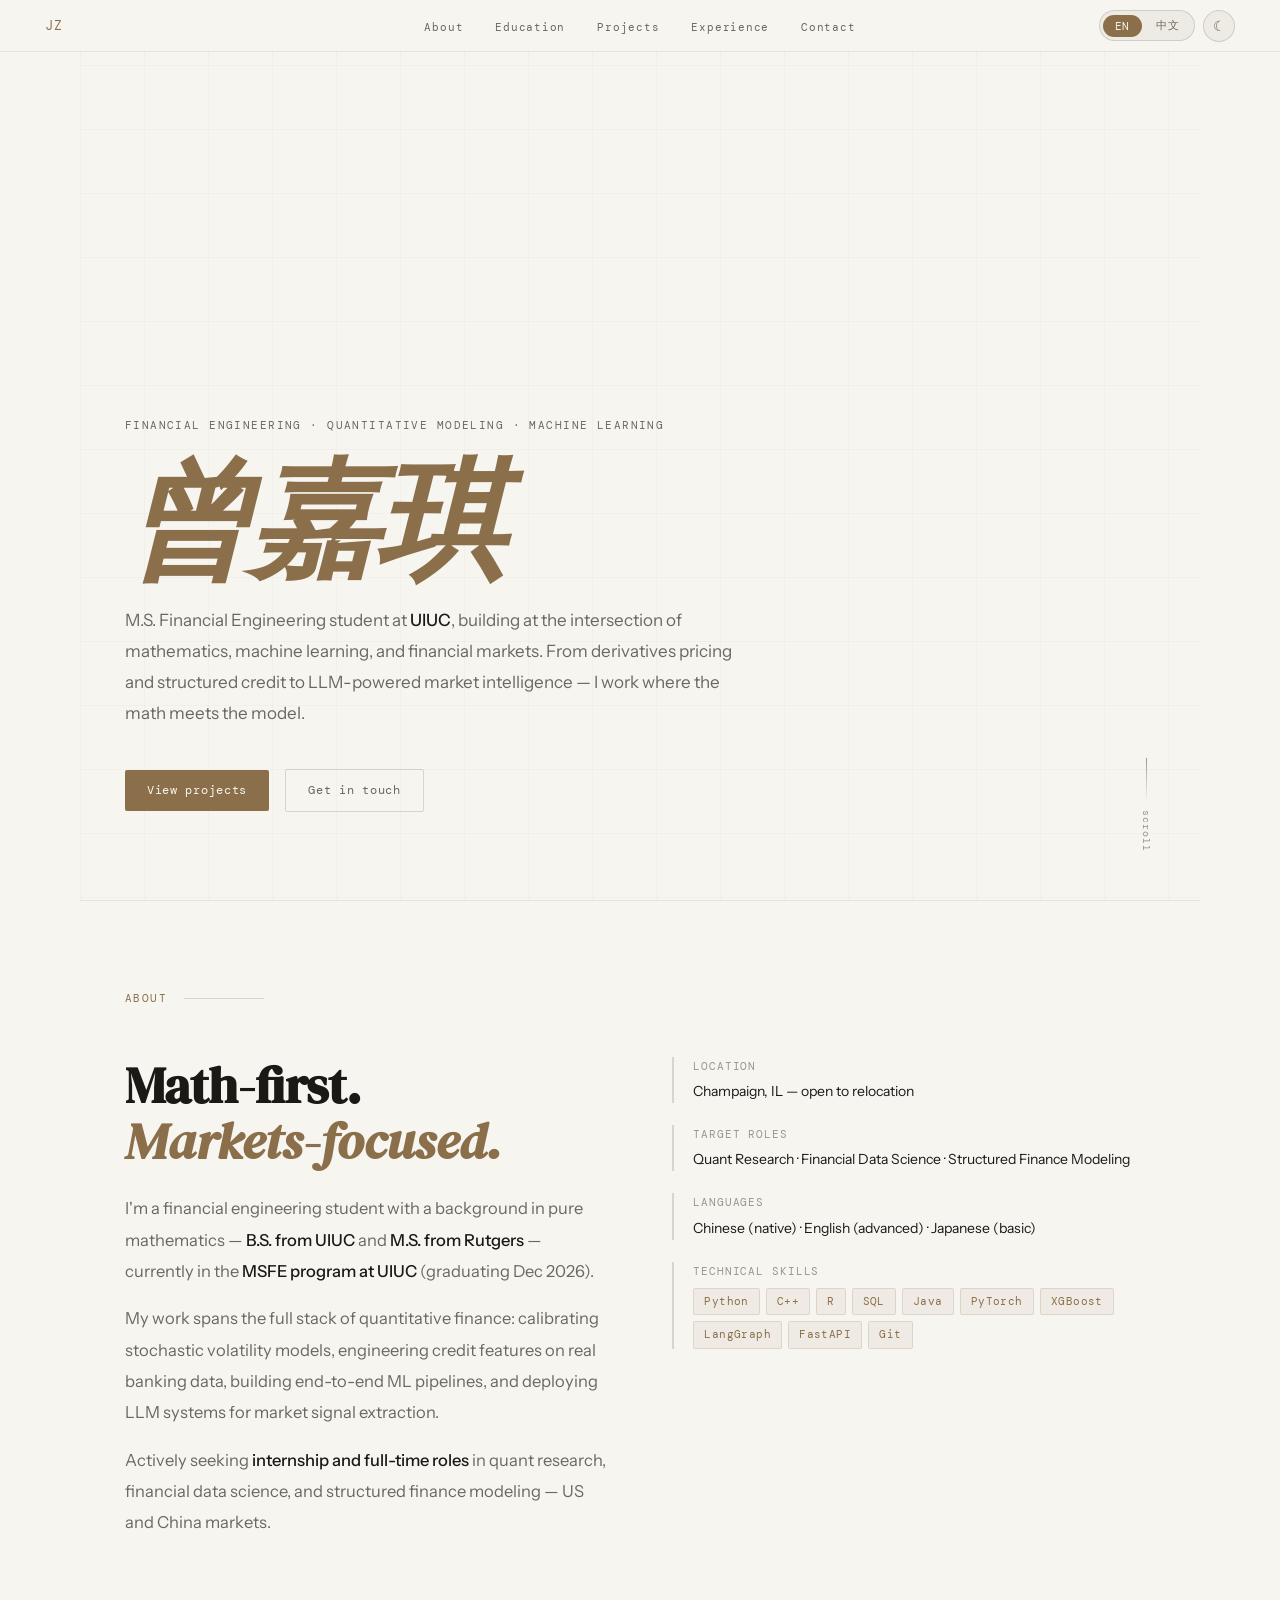
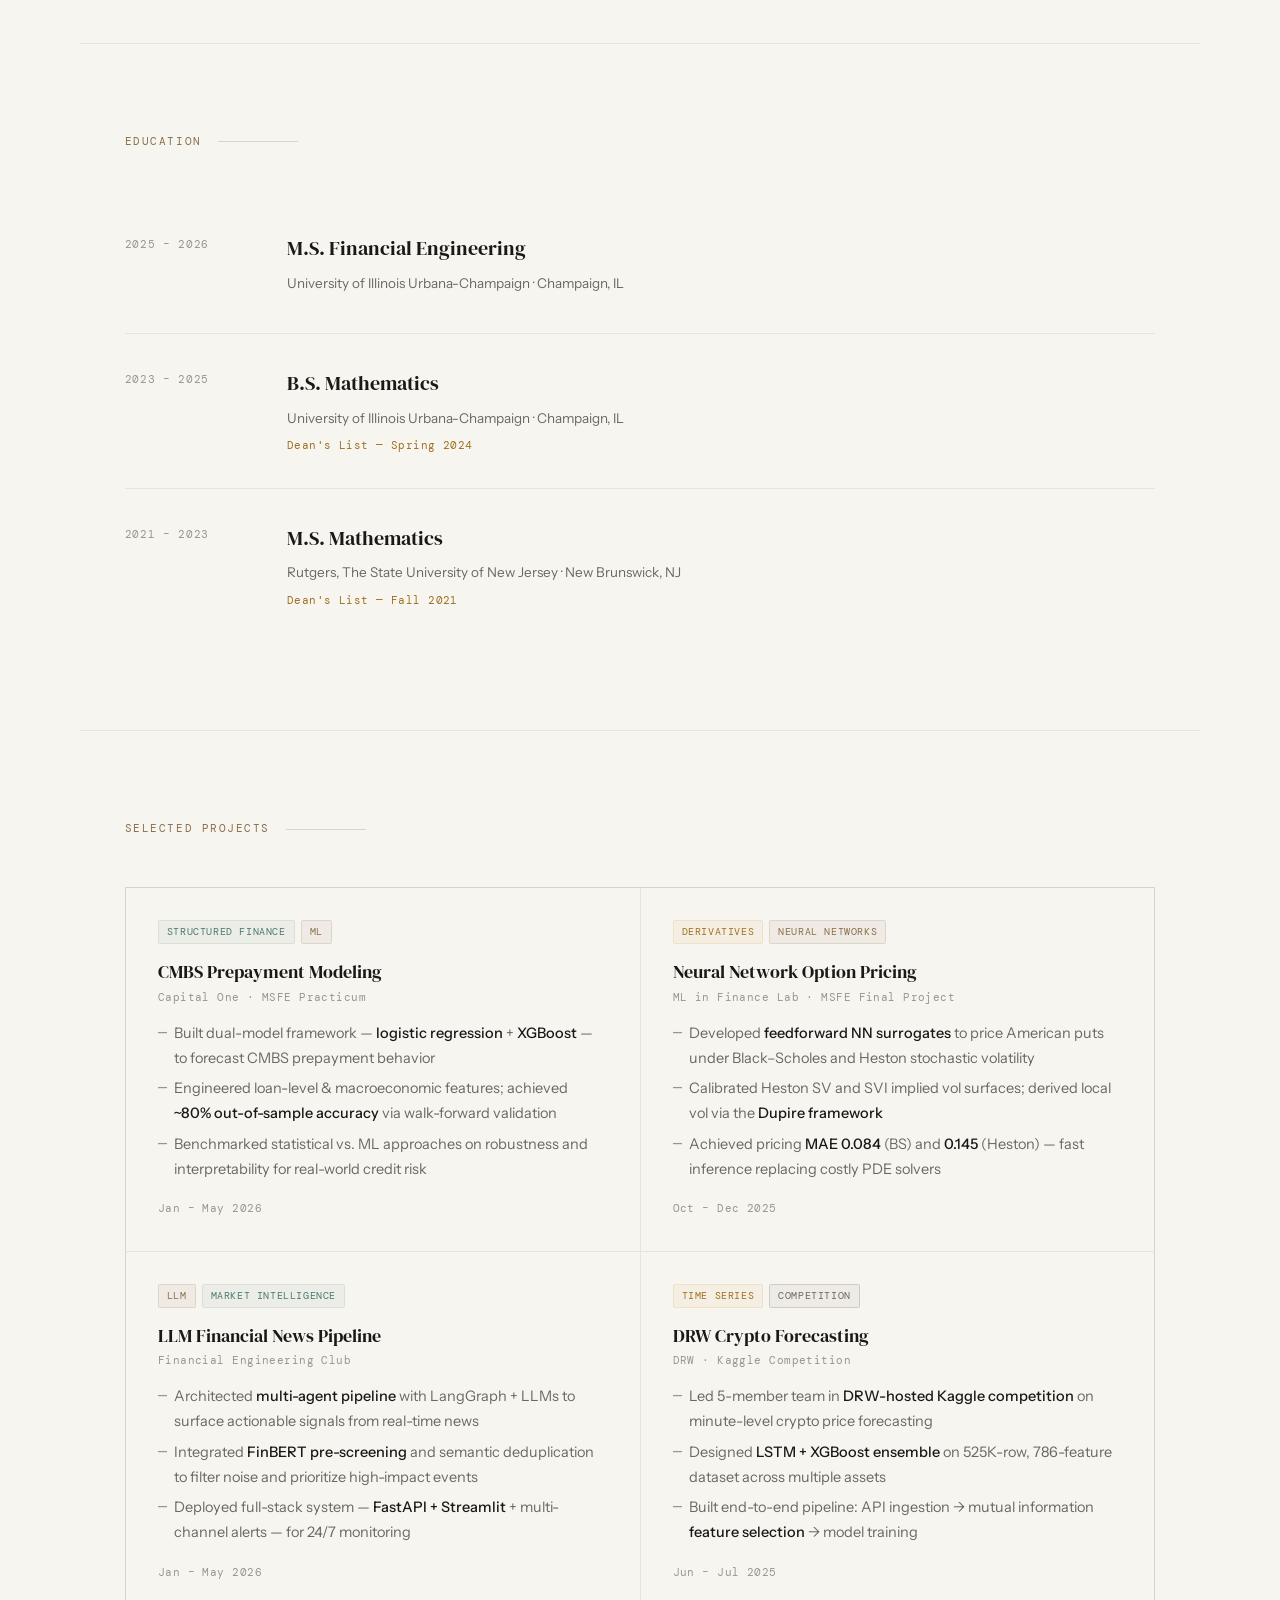
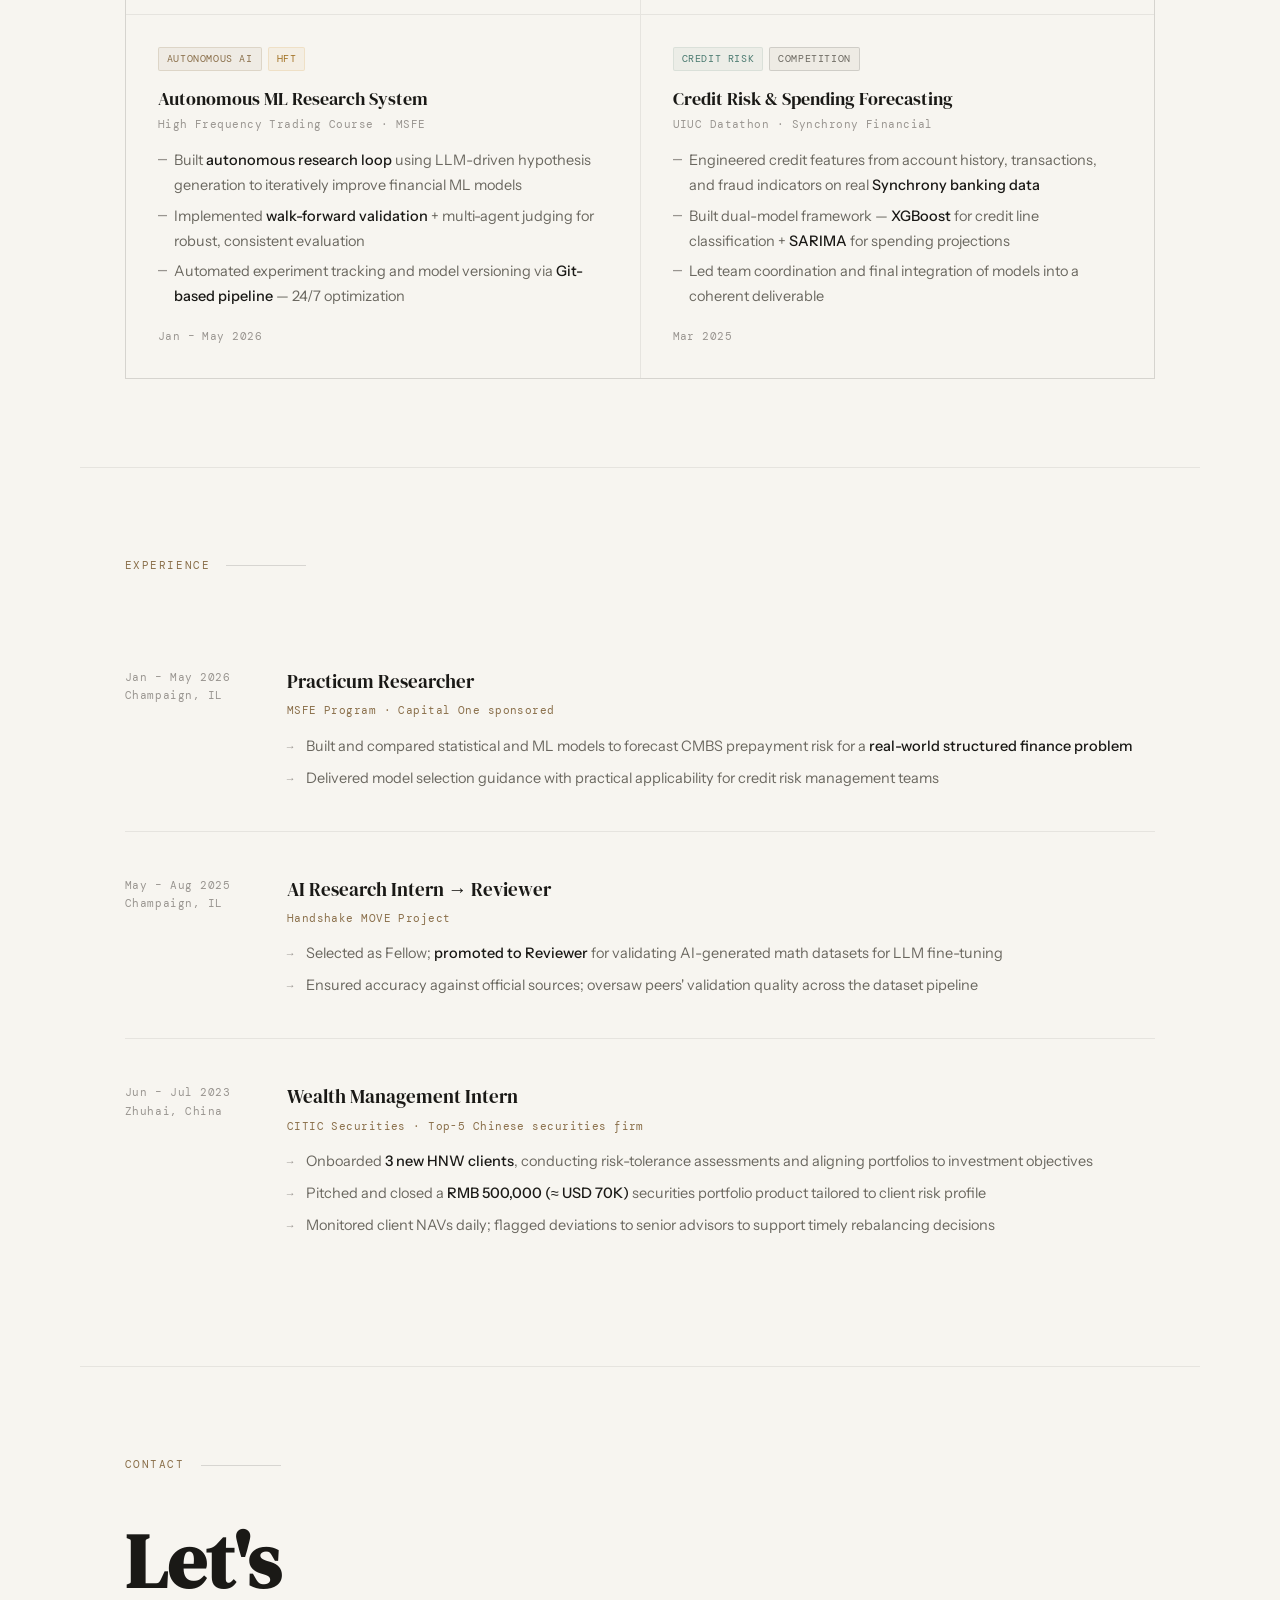
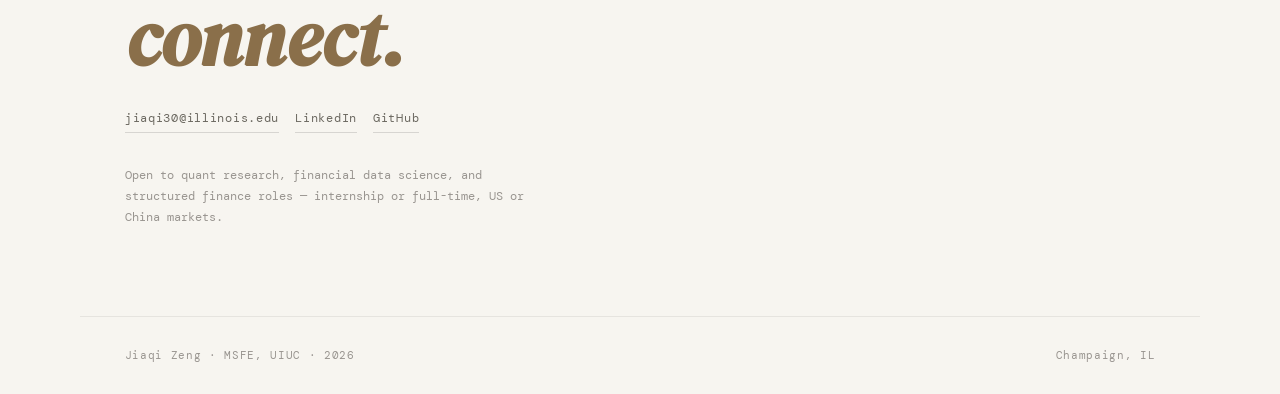
==== commit 219a84d1: "content changes" ====
--- a/index-zh.html
+++ b/index-zh.html
@@ -213,7 +213,7 @@
      data-zh="金融工程 · 量化建模 · 机器学习">
     Financial Engineering · Quantitative Modeling · Machine Learning
   </p>
-  <h1 class="hname">Jiaqi<br><em>Zeng</em></h1>
+  <h1 class="hname"><em>曾嘉琪</em></h1>
   <p class="hdesc"
      data-en="M.S. Financial Engineering student at <strong>UIUC</strong>, building at the intersection of mathematics, machine learning, and financial markets. From derivatives pricing and structured credit to LLM-powered market intelligence — I work where the math meets the model."
      data-zh="<strong>伊利诺伊大学香槟分校</strong>金融工程硕士在读，专注于数学、机器学习与金融市场的交叉领域。研究方向涵盖衍生品定价、结构化信贷建模到基于大语言模型的市场情报系统——在数学推导与模型落地之间寻找最优解。">
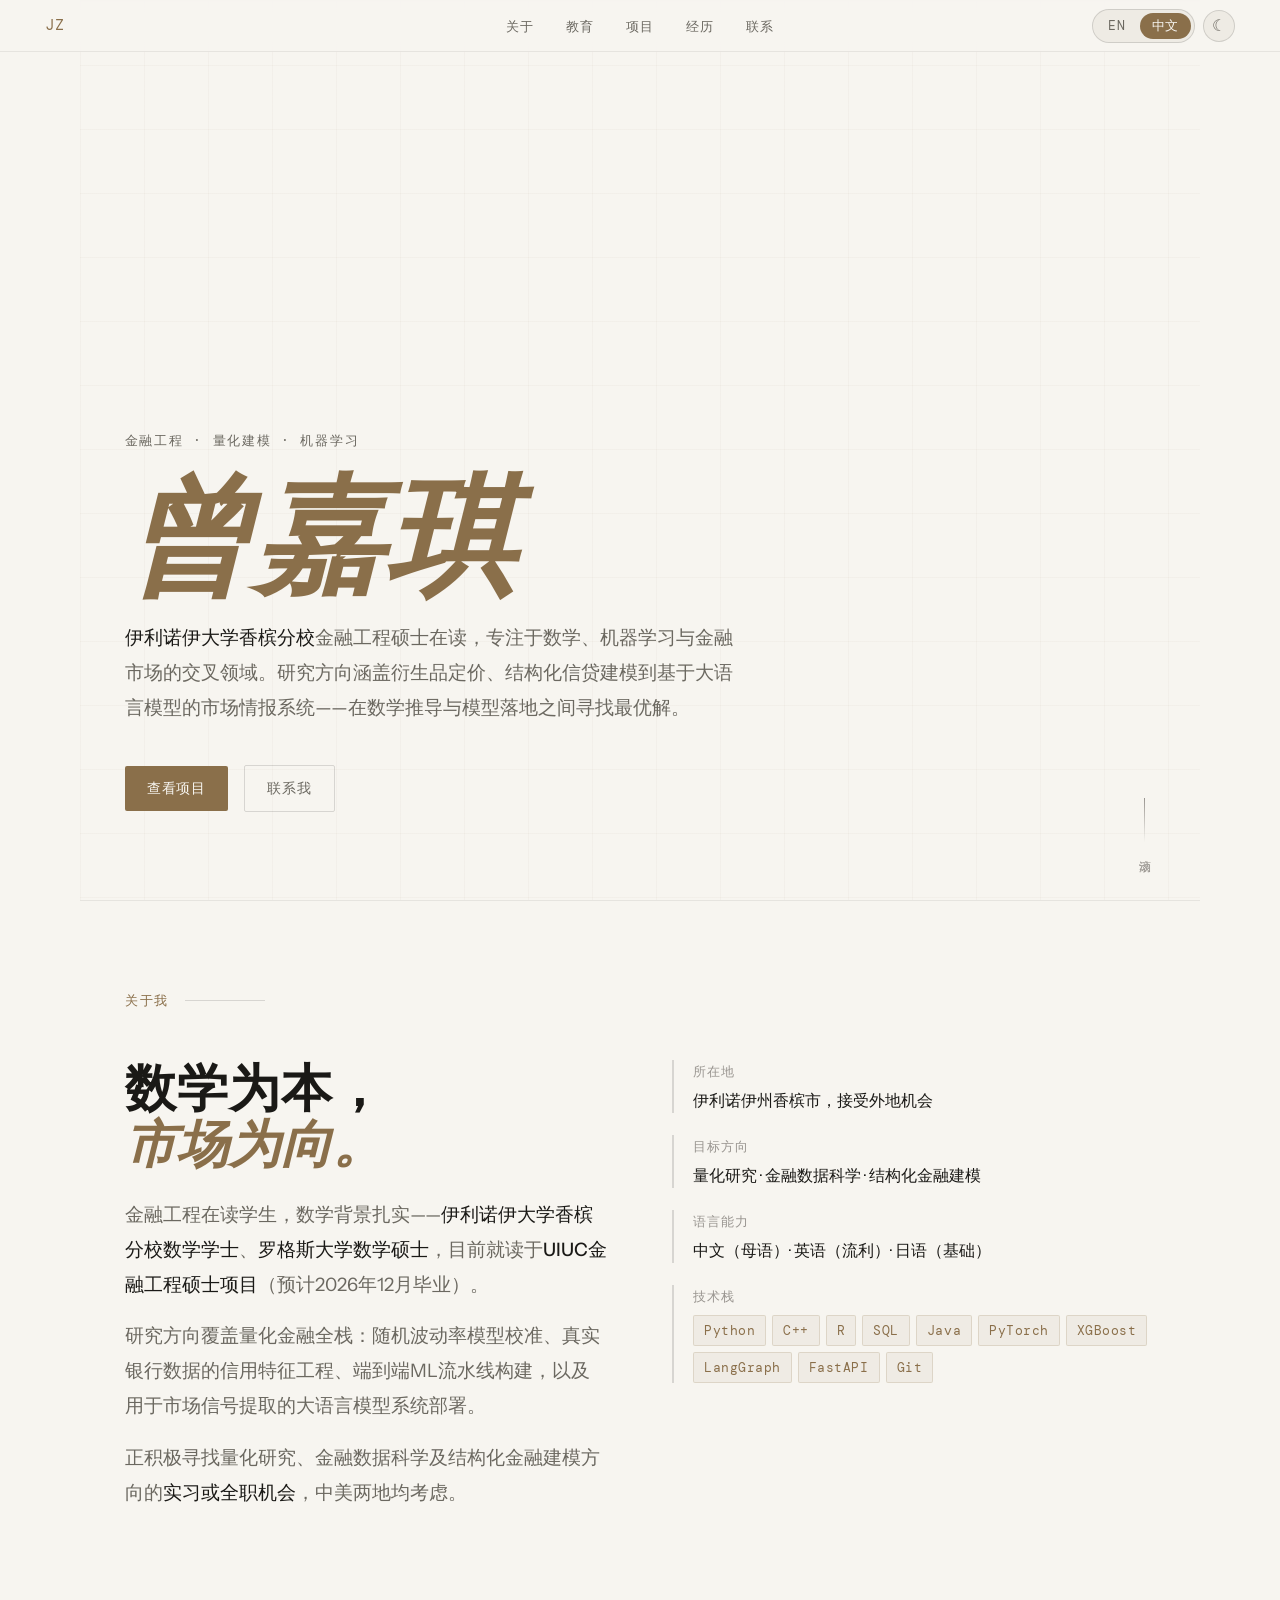
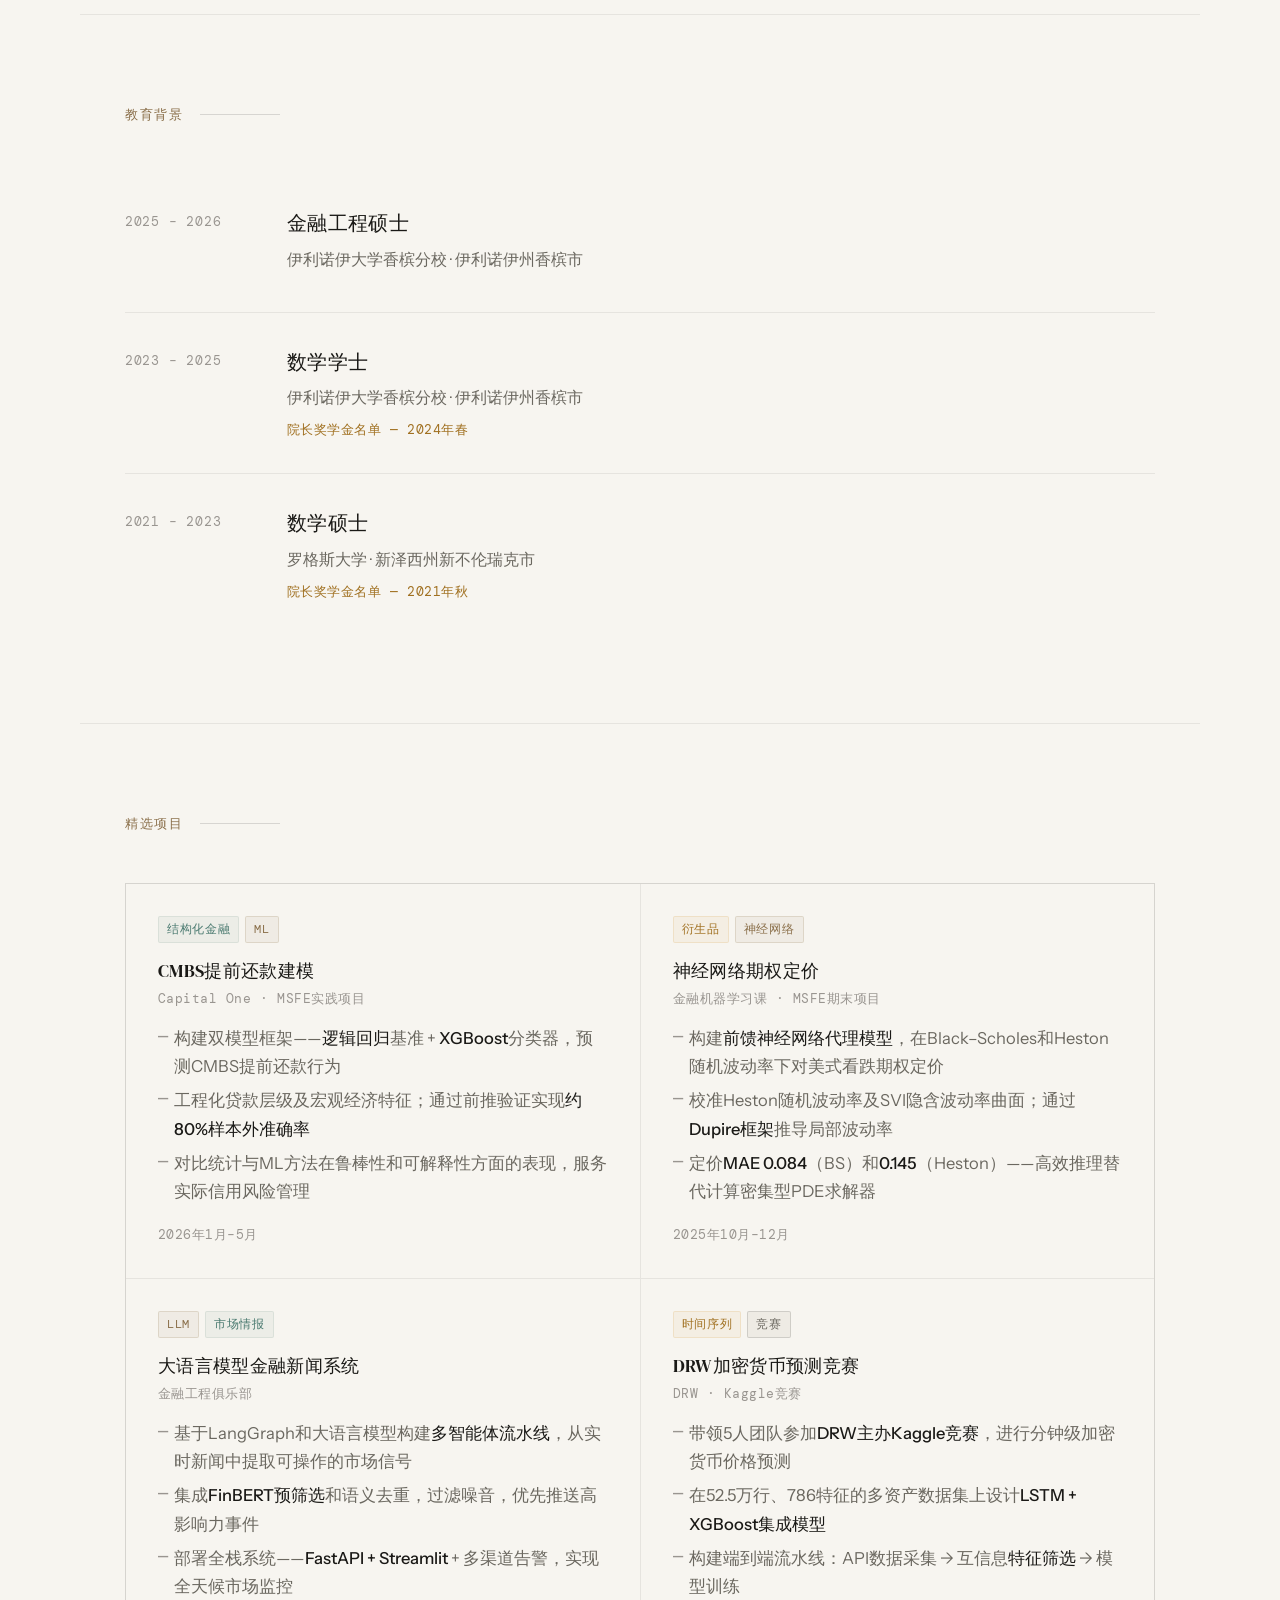
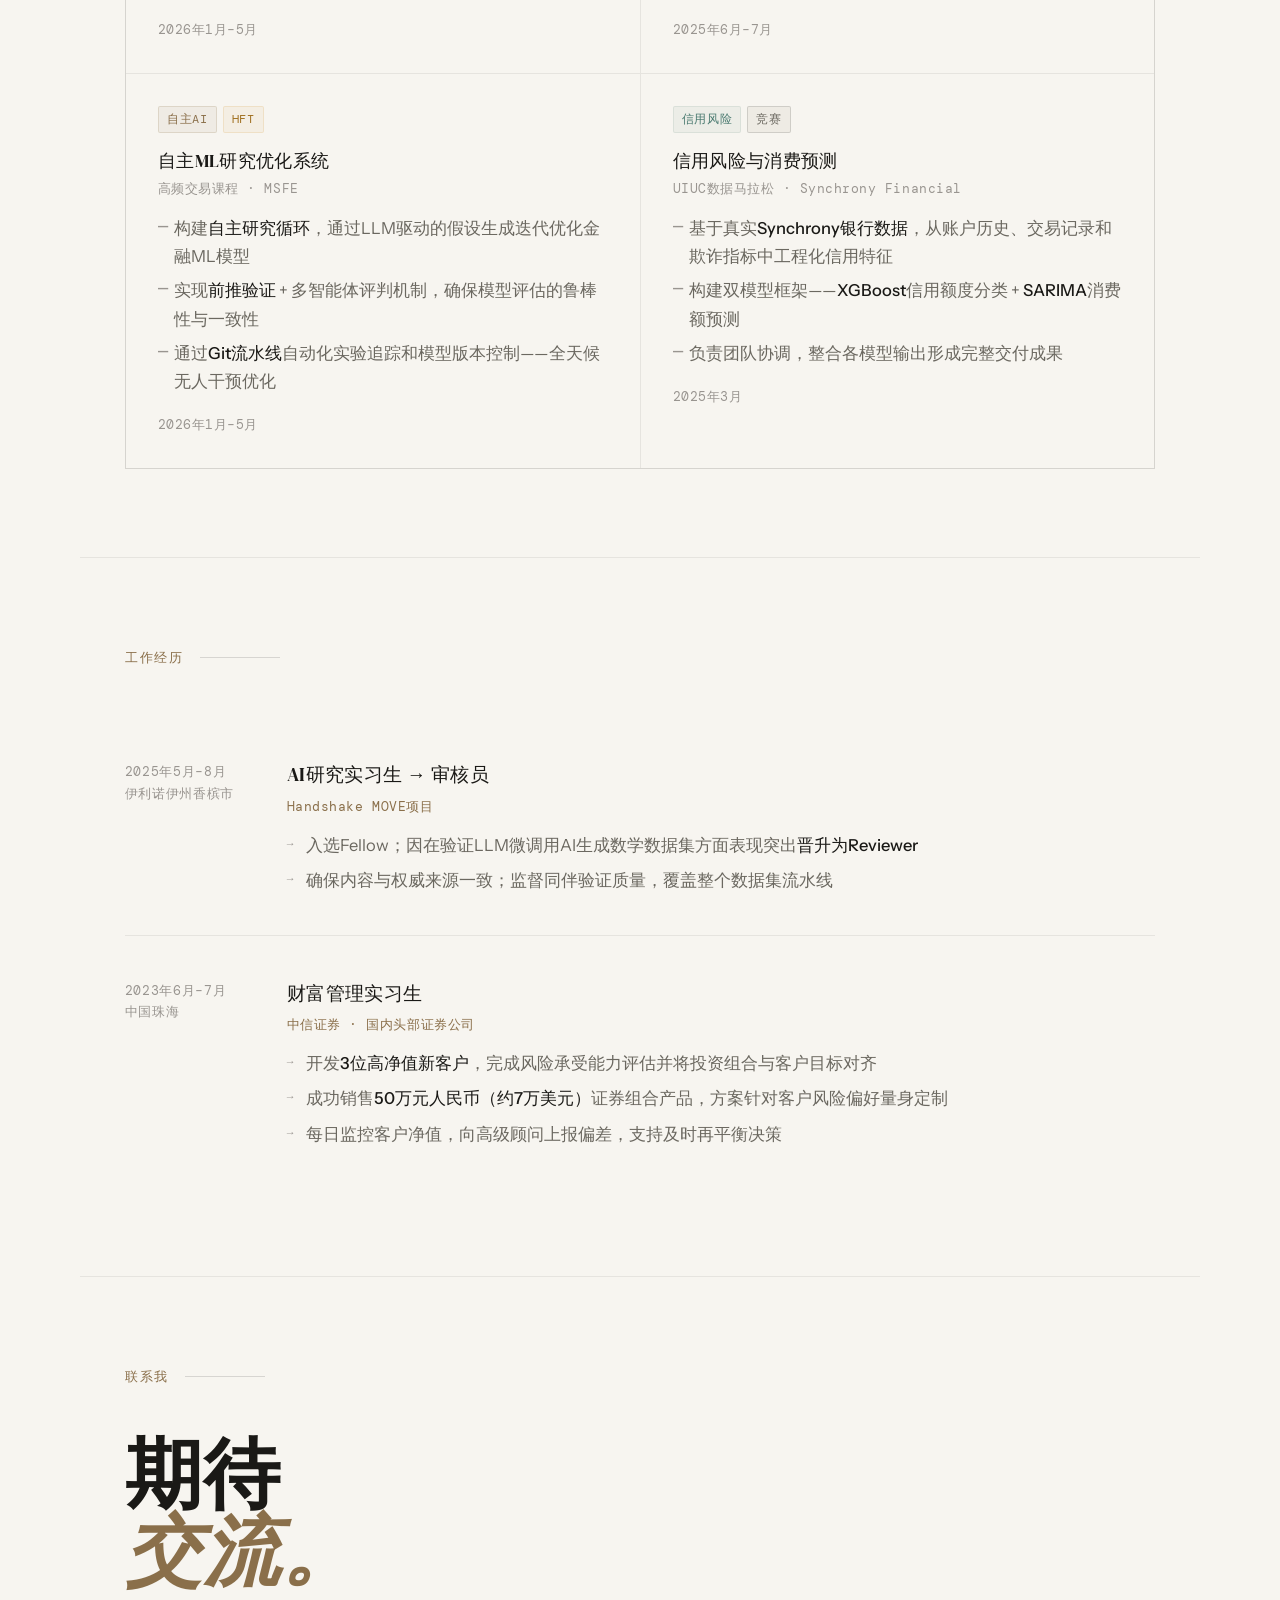
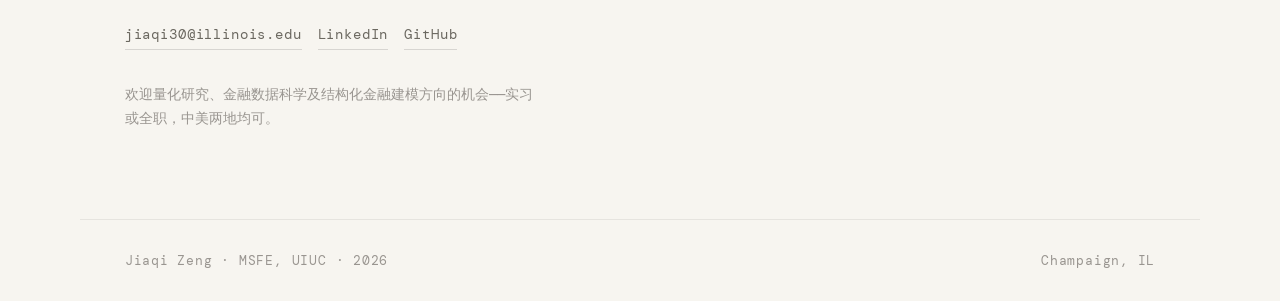
==== commit d934d027: "content changes and dark mode color revise" ====
--- a/index-zh.html
+++ b/index-zh.html
@@ -1,5 +1,5 @@
 <!DOCTYPE html>
-<html lang="en" data-theme="light" data-lang="en">
+<html lang="zh" data-theme="light" data-lang="zh">
 <head>
 <meta charset="UTF-8">
 <meta name="viewport" content="width=device-width, initial-scale=1.0">
@@ -9,14 +9,14 @@
 <link href="https://fonts.googleapis.com/css2?family=DM+Serif+Display:ital@0;1&family=DM+Mono:wght@300;400;500&family=Instrument+Sans:wght@400;500&family=Noto+Serif+SC:wght@400;500&display=swap" rel="stylesheet">
 <style>
 [data-theme="dark"]{
-  --bg:#0a0a0a;--bg2:#111;--bg3:#1a1a1a;--bg4:#222;
-  --border:rgba(255,255,255,0.07);--border2:rgba(255,255,255,0.13);
-  --text:#e8e6e0;--muted:#7a7870;--muted2:#4e4d48;
+  --bg:#161714;--bg2:#1b1d19;--bg3:#242722;--bg4:#2c2f2a;
+  --border:rgba(255,255,255,0.09);--border2:rgba(255,255,255,0.16);
+  --text:#efede7;--muted:#b2ada2;--muted2:#8a857a;
   --accent:#c8b89a;--accent2:#8fa89e;--gold:#d4a853;
-  --nav-bg:rgba(10,10,10,0.9);
-  --tag-bg:rgba(200,184,154,0.08);--tag-bd:rgba(200,184,154,0.18);
-  --card:#0a0a0a;--card-h:#161616;
-  --grid:rgba(200,184,154,0.03);
+  --nav-bg:rgba(22,23,20,0.84);
+  --tag-bg:rgba(200,184,154,0.12);--tag-bd:rgba(200,184,154,0.24);
+  --card:#1b1d19;--card-h:#242722;
+  --grid:rgba(200,184,154,0.05);
 }
 [data-theme="light"]{
   --bg:#f7f5f0;--bg2:#fff;--bg3:#eeebe4;--bg4:#e5e2da;
@@ -32,7 +32,7 @@
 html{scroll-behavior:smooth;}
 body{
   background:var(--bg);color:var(--text);
-  font-family:'Instrument Sans',sans-serif;font-size:16px;line-height:1.78;
+  font-family:'Instrument Sans',sans-serif;font-size:18px;line-height:1.78;
   overflow-x:hidden;transition:background .35s,color .35s;
 }
 ::selection{background:rgba(200,184,154,.2);}
@@ -45,19 +45,19 @@
   background:var(--nav-bg);backdrop-filter:blur(14px);
   border-bottom:1px solid var(--border);transition:background .35s;
 }
-.logo{font-family:'DM Mono',monospace;font-size:13px;color:var(--accent);letter-spacing:.08em;text-decoration:none;transition:color .2s;}
+.logo{font-family:'DM Mono',monospace;font-size:15px;color:var(--accent);letter-spacing:.08em;text-decoration:none;transition:color .2s;}
 .logo:hover{color:var(--text);}
 .nav-links{
   display:flex;gap:2rem;list-style:none;
   position:absolute;left:50%;transform:translateX(-50%);
 }
-.nav-links a{font-family:'DM Mono',monospace;font-size:11px;color:var(--muted);text-decoration:none;letter-spacing:.07em;transition:color .2s;}
+.nav-links a{font-family:'DM Mono',monospace;font-size:13px;color:var(--muted);text-decoration:none;letter-spacing:.07em;transition:color .2s;}
 .nav-links a:hover{color:var(--text);}
 .nav-r{display:flex;align-items:center;gap:8px;}
 .pill{display:flex;align-items:center;background:var(--bg3);border:1px solid var(--border2);border-radius:100px;padding:3px;gap:2px;}
-.tbtn{font-family:'DM Mono',monospace;font-size:11px;letter-spacing:.06em;padding:4px 12px;border-radius:100px;border:none;cursor:pointer;background:transparent;color:var(--muted);transition:background .2s,color .2s;}
+.tbtn{font-family:'DM Mono',monospace;font-size:13px;letter-spacing:.06em;padding:4px 12px;border-radius:100px;border:none;cursor:pointer;background:transparent;color:var(--muted);transition:background .2s,color .2s;}
 .tbtn.on{background:var(--accent);color:var(--bg);}
-.ibtn{width:32px;height:32px;border-radius:50%;display:flex;align-items:center;justify-content:center;background:var(--bg3);border:1px solid var(--border2);cursor:pointer;font-size:14px;color:var(--muted);transition:background .2s,color .2s;}
+.ibtn{width:32px;height:32px;border-radius:50%;display:flex;align-items:center;justify-content:center;background:var(--bg3);border:1px solid var(--border2);cursor:pointer;font-size:16px;color:var(--muted);transition:background .2s,color .2s;}
 .ibtn:hover{background:var(--bg4);color:var(--text);}
 
 /* HERO */
@@ -68,18 +68,18 @@
   width:min(1120px,100%);margin:0 auto;
 }
 .hgrid{position:absolute;inset:0;pointer-events:none;background-image:linear-gradient(var(--grid) 1px,transparent 1px),linear-gradient(90deg,var(--grid) 1px,transparent 1px);background-size:64px 64px;}
-.hlabel{font-family:'DM Mono',monospace;font-size:11px;color:var(--muted);letter-spacing:.13em;text-transform:uppercase;margin-bottom:1.6rem;opacity:0;animation:fu .8s .2s forwards;}
+.hlabel{font-family:'DM Mono',monospace;font-size:13px;color:var(--muted);letter-spacing:.13em;text-transform:uppercase;margin-bottom:1.6rem;opacity:0;animation:fu .8s .2s forwards;}
 .hname{font-family:'DM Serif Display',serif;font-size:clamp(4rem,10vw,9rem);line-height:.92;letter-spacing:-.02em;color:var(--text);margin-bottom:1.6rem;opacity:0;animation:fu .8s .35s forwards;}
 .hname em{font-style:italic;color:var(--accent);}
-.hdesc{max-width:620px;font-size:17px;color:var(--muted);line-height:1.82;margin-bottom:2.5rem;opacity:0;animation:fu .8s .5s forwards;}
+.hdesc{max-width:620px;font-size:19px;color:var(--muted);line-height:1.82;margin-bottom:2.5rem;opacity:0;animation:fu .8s .5s forwards;}
 .hdesc strong{color:var(--text);font-weight:500;}
 .hcta{display:flex;gap:1rem;align-items:center;opacity:0;animation:fu .8s .65s forwards;}
-.bp{font-family:'DM Mono',monospace;font-size:12px;letter-spacing:.06em;padding:10px 22px;background:var(--accent);color:var(--bg);border:none;border-radius:2px;text-decoration:none;transition:opacity .2s,transform .15s;cursor:pointer;}
+.bp{font-family:'DM Mono',monospace;font-size:14px;letter-spacing:.06em;padding:10px 22px;background:var(--accent);color:var(--bg);border:none;border-radius:2px;text-decoration:none;transition:opacity .2s,transform .15s;cursor:pointer;}
 .bp:hover{opacity:.88;transform:translateY(-1px);}
-.bg{font-family:'DM Mono',monospace;font-size:12px;letter-spacing:.06em;padding:10px 22px;background:transparent;color:var(--muted);border:1px solid var(--border2);border-radius:2px;text-decoration:none;transition:color .2s,border-color .2s;}
+.bg{font-family:'DM Mono',monospace;font-size:14px;letter-spacing:.06em;padding:10px 22px;background:transparent;color:var(--muted);border:1px solid var(--border2);border-radius:2px;text-decoration:none;transition:color .2s,border-color .2s;}
 .bg:hover{color:var(--text);border-color:var(--muted);}
 .hscroll{position:absolute;right:2.8rem;bottom:3rem;display:flex;flex-direction:column;align-items:center;gap:8px;opacity:0;animation:fu .8s 1s forwards;}
-.hscroll span{font-family:'DM Mono',monospace;font-size:10px;color:var(--muted2);letter-spacing:.1em;writing-mode:vertical-rl;}
+.hscroll span{font-family:'DM Mono',monospace;font-size:12px;color:var(--muted2);letter-spacing:.1em;writing-mode:vertical-rl;}
 .sline{width:1px;height:44px;background:linear-gradient(to bottom,var(--muted2),transparent);animation:sp 2.2s ease-in-out infinite;}
 
 /* SECTIONS */
@@ -88,29 +88,29 @@
   border-top:1px solid var(--border);transition:border-color .35s;
   width:min(1120px,100%);margin:0 auto;
 }
-.slabel{font-family:'DM Mono',monospace;font-size:11px;letter-spacing:.14em;color:var(--accent);text-transform:uppercase;margin-bottom:3rem;display:flex;align-items:center;gap:1rem;}
+.slabel{font-family:'DM Mono',monospace;font-size:13px;letter-spacing:.14em;color:var(--accent);text-transform:uppercase;margin-bottom:3rem;display:flex;align-items:center;gap:1rem;}
 .slabel::after{content:'';flex:1;max-width:80px;height:1px;background:var(--border2);}
 
 /* ABOUT */
 .agrid{display:grid;grid-template-columns:1fr 1fr;gap:4rem;align-items:start;}
 .ah{font-family:'DM Serif Display',serif;font-size:clamp(2rem,4vw,3.2rem);line-height:1.1;margin-bottom:1.5rem;}
 .ah em{font-style:italic;color:var(--accent);}
-.at{color:var(--muted);line-height:1.9;font-size:16.5px;margin-bottom:1rem;}
+.at{color:var(--muted);line-height:1.9;font-size:18.5px;margin-bottom:1rem;}
 .at strong{color:var(--text);font-weight:500;}
 .ar{display:flex;flex-direction:column;gap:1.4rem;}
 .ib{border-left:2px solid var(--border2);padding-left:1.2rem;}
-.il{font-family:'DM Mono',monospace;font-size:11px;color:var(--muted2);letter-spacing:.08em;text-transform:uppercase;margin-bottom:.3rem;}
-.iv{font-size:14px;color:var(--text);line-height:1.55;}
+.il{font-family:'DM Mono',monospace;font-size:13px;color:var(--muted2);letter-spacing:.08em;text-transform:uppercase;margin-bottom:.3rem;}
+.iv{font-size:16px;color:var(--text);line-height:1.55;}
 .sw{display:flex;flex-wrap:wrap;gap:6px;margin-top:.4rem;}
-.sk{font-family:'DM Mono',monospace;font-size:11px;padding:3px 10px;background:var(--tag-bg);border:1px solid var(--tag-bd);color:var(--accent);border-radius:2px;letter-spacing:.04em;}
+.sk{font-family:'DM Mono',monospace;font-size:13px;padding:3px 10px;background:var(--tag-bg);border:1px solid var(--tag-bd);color:var(--accent);border-radius:2px;letter-spacing:.04em;}
 
 /* EDUCATION */
 .ei{display:grid;grid-template-columns:130px 1fr;gap:2rem;padding:2rem 0;border-bottom:1px solid var(--border);}
 .ei:last-child{border-bottom:none;}
-.ey{font-family:'DM Mono',monospace;font-size:11px;color:var(--muted2);letter-spacing:.06em;padding-top:4px;}
+.ey{font-family:'DM Mono',monospace;font-size:13px;color:var(--muted2);letter-spacing:.06em;padding-top:4px;}
 .ed{font-family:'DM Serif Display',serif;font-size:1.25rem;color:var(--text);margin-bottom:.25rem;}
-.es{font-size:13.5px;color:var(--muted);margin-bottom:.4rem;}
-.eh{font-family:'DM Mono',monospace;font-size:11px;color:var(--gold);letter-spacing:.04em;}
+.es{font-size:15.5px;color:var(--muted);margin-bottom:.4rem;}
+.eh{font-family:'DM Mono',monospace;font-size:13px;color:var(--gold);letter-spacing:.04em;}
 
 /* PROJECTS */
 .pgrid{display:grid;grid-template-columns:repeat(2,1fr);gap:1px;background:var(--border);border:1px solid var(--border);}
@@ -119,27 +119,27 @@
 .pc::before{content:'';position:absolute;top:0;left:0;right:0;height:2px;background:transparent;transition:background .3s;}
 .pc:hover::before{background:var(--accent);}
 .ptags{display:flex;gap:6px;margin-bottom:1rem;flex-wrap:wrap;}
-.pt{font-family:'DM Mono',monospace;font-size:10px;letter-spacing:.06em;padding:2px 8px;border-radius:2px;text-transform:uppercase;}
+.pt{font-family:'DM Mono',monospace;font-size:12px;letter-spacing:.06em;padding:2px 8px;border-radius:2px;text-transform:uppercase;}
 .ptf{background:rgba(143,168,158,.1);color:var(--accent2);border:1px solid rgba(143,168,158,.2);}
 .ptm{background:var(--tag-bg);color:var(--accent);border:1px solid var(--tag-bd);}
 .ptq{background:rgba(212,168,83,.08);color:var(--gold);border:1px solid rgba(212,168,83,.2);}
 .ptc{background:var(--bg3);color:var(--muted);border:1px solid var(--border2);}
 .ptitle{font-family:'DM Serif Display',serif;font-size:1.15rem;color:var(--text);margin-bottom:.3rem;line-height:1.25;}
-.porg{font-family:'DM Mono',monospace;font-size:11px;color:var(--muted2);margin-bottom:.85rem;letter-spacing:.04em;}
+.porg{font-family:'DM Mono',monospace;font-size:13px;color:var(--muted2);margin-bottom:.85rem;letter-spacing:.04em;}
 .pbl{list-style:none;display:flex;flex-direction:column;gap:.35rem;}
-.pbl li{font-size:14.5px;color:var(--muted);padding-left:1rem;position:relative;line-height:1.72;}
+.pbl li{font-size:16.5px;color:var(--muted);padding-left:1rem;position:relative;line-height:1.72;}
 .pbl li::before{content:'—';position:absolute;left:0;color:var(--muted2);font-family:'DM Mono',monospace;}
 .pbl li strong{color:var(--text);font-weight:500;}
-.pdate{font-family:'DM Mono',monospace;font-size:11px;color:var(--muted2);margin-top:1.1rem;letter-spacing:.04em;}
+.pdate{font-family:'DM Mono',monospace;font-size:13px;color:var(--muted2);margin-top:1.1rem;letter-spacing:.04em;}
 
 /* EXPERIENCE */
 .xi{display:grid;grid-template-columns:130px 1fr;gap:2rem;padding:2.5rem 0;border-bottom:1px solid var(--border);}
 .xi:last-child{border-bottom:none;}
-.xp{font-family:'DM Mono',monospace;font-size:11px;color:var(--muted2);letter-spacing:.05em;line-height:1.65;padding-top:4px;}
+.xp{font-family:'DM Mono',monospace;font-size:13px;color:var(--muted2);letter-spacing:.05em;line-height:1.65;padding-top:4px;}
 .xt{font-family:'DM Serif Display',serif;font-size:1.2rem;color:var(--text);margin-bottom:.2rem;}
-.xc{font-family:'DM Mono',monospace;font-size:11px;color:var(--accent);margin-bottom:.8rem;letter-spacing:.04em;}
+.xc{font-family:'DM Mono',monospace;font-size:13px;color:var(--accent);margin-bottom:.8rem;letter-spacing:.04em;}
 .xbl{list-style:none;display:flex;flex-direction:column;gap:.45rem;}
-.xbl li{font-size:14.5px;color:var(--muted);padding-left:1.2rem;position:relative;line-height:1.72;}
+.xbl li{font-size:16.5px;color:var(--muted);padding-left:1.2rem;position:relative;line-height:1.72;}
 .xbl li::before{content:'→';position:absolute;left:0;color:var(--muted2);font-family:'DM Mono',monospace;font-size:11px;top:3px;}
 .xbl li strong{color:var(--text);font-weight:500;}
 
@@ -148,9 +148,9 @@
 .ch{font-family:'DM Serif Display',serif;font-size:clamp(2.5rem,6vw,5rem);line-height:1;margin-bottom:2rem;}
 .ch em{font-style:italic;color:var(--accent);}
 .clinks{display:flex;flex-wrap:wrap;gap:1rem;margin-bottom:2rem;}
-.cl{font-family:'DM Mono',monospace;font-size:12px;letter-spacing:.06em;color:var(--muted);text-decoration:none;border-bottom:1px solid var(--border2);padding-bottom:2px;transition:color .2s,border-color .2s;}
+.cl{font-family:'DM Mono',monospace;font-size:14px;letter-spacing:.06em;color:var(--muted);text-decoration:none;border-bottom:1px solid var(--border2);padding-bottom:2px;transition:color .2s,border-color .2s;}
 .cl:hover{color:var(--accent);border-color:var(--accent);}
-.cn{font-family:'DM Mono',monospace;font-size:12px;color:var(--muted2);max-width:420px;line-height:1.75;}
+.cn{font-family:'DM Mono',monospace;font-size:14px;color:var(--muted2);max-width:420px;line-height:1.75;}
 
 /* FOOTER */
 footer{
@@ -159,7 +159,7 @@
   align-items:center;flex-wrap:wrap;gap:1rem;
   width:min(1120px,100%);margin:0 auto;
 }
-footer span{font-family:'DM Mono',monospace;font-size:11px;color:var(--muted2);letter-spacing:.06em;}
+footer span{font-family:'DM Mono',monospace;font-size:13px;color:var(--muted2);letter-spacing:.06em;}
 
 /* ZH FONT OVERRIDES */
 [data-lang="zh"] .hname,[data-lang="zh"] .ah,[data-lang="zh"] .ed,
@@ -190,16 +190,16 @@
 <nav>
   <a href="#hero" class="logo">JZ</a>
   <ul class="nav-links">
-    <li><a href="#about"      data-en="About"      data-zh="关于">About</a></li>
-    <li><a href="#education"  data-en="Education"  data-zh="教育">Education</a></li>
-    <li><a href="#projects"   data-en="Projects"   data-zh="项目">Projects</a></li>
-    <li><a href="#experience" data-en="Experience" data-zh="经历">Experience</a></li>
-    <li><a href="#contact"    data-en="Contact"    data-zh="联系">Contact</a></li>
+    <li><a href="#about"      data-en="About"      data-zh="关于">关于</a></li>
+    <li><a href="#education"  data-en="Education"  data-zh="教育">教育</a></li>
+    <li><a href="#projects"   data-en="Projects"   data-zh="项目">项目</a></li>
+    <li><a href="#experience" data-en="Experience" data-zh="经历">经历</a></li>
+    <li><a href="#contact"    data-en="Contact"    data-zh="联系">联系</a></li>
   </ul>
   <div class="nav-r">
     <div class="pill">
-      <button class="tbtn on" id="ben" onclick="setLang('en')">EN</button>
-      <button class="tbtn"    id="bzh" onclick="setLang('zh')">中文</button>
+      <button class="tbtn" id="ben" onclick="window.location.href='index-en.html'">EN</button>
+      <button class="tbtn on" id="bzh">中文</button>
     </div>
     <button class="ibtn" id="tibtn" onclick="toggleTheme()">☾</button>
   </div>
@@ -412,18 +412,6 @@
   <p class="slabel" data-en="Experience" data-zh="工作经历">Experience</p>
 
   <div class="xi reveal">
-    <div class="xp" data-en="Jan – May 2026&#10;Champaign, IL" data-zh="2026年1月–5月&#10;伊利诺伊州香槟市">Jan – May 2026<br>Champaign, IL</div>
-    <div>
-      <div class="xt" data-en="Practicum Researcher" data-zh="实践项目研究员">Practicum Researcher</div>
-      <div class="xc" data-en="MSFE Program · Capital One sponsored" data-zh="MSFE项目 · Capital One赞助">MSFE Program · Capital One sponsored</div>
-      <ul class="xbl">
-        <li data-en="Built and compared statistical and ML models to forecast CMBS prepayment risk for a <strong>real-world structured finance problem</strong>" data-zh="构建并对比统计与ML模型，针对<strong>真实结构化金融问题</strong>预测CMBS提前还款风险">Built and compared statistical and ML models to forecast CMBS prepayment risk for a <strong>real-world structured finance problem</strong></li>
-        <li data-en="Delivered model selection guidance with practical applicability for credit risk management teams" data-zh="输出具有实际应用价值的模型选择建议，服务于信用风险管理团队">Delivered model selection guidance with practical applicability for credit risk management teams</li>
-      </ul>
-    </div>
-  </div>
-
-  <div class="xi reveal">
     <div class="xp" data-en="May – Aug 2025&#10;Champaign, IL" data-zh="2025年5月–8月&#10;伊利诺伊州香槟市">May – Aug 2025<br>Champaign, IL</div>
     <div>
       <div class="xt" data-en="AI Research Intern → Reviewer" data-zh="AI研究实习生 → 审核员">AI Research Intern → Reviewer</div>
@@ -513,6 +501,7 @@
   });
 }, { threshold: 0.08 });
 document.querySelectorAll('.reveal').forEach(el => obs.observe(el));
+setLang('zh');
 </script>
 </body>
 </html>
